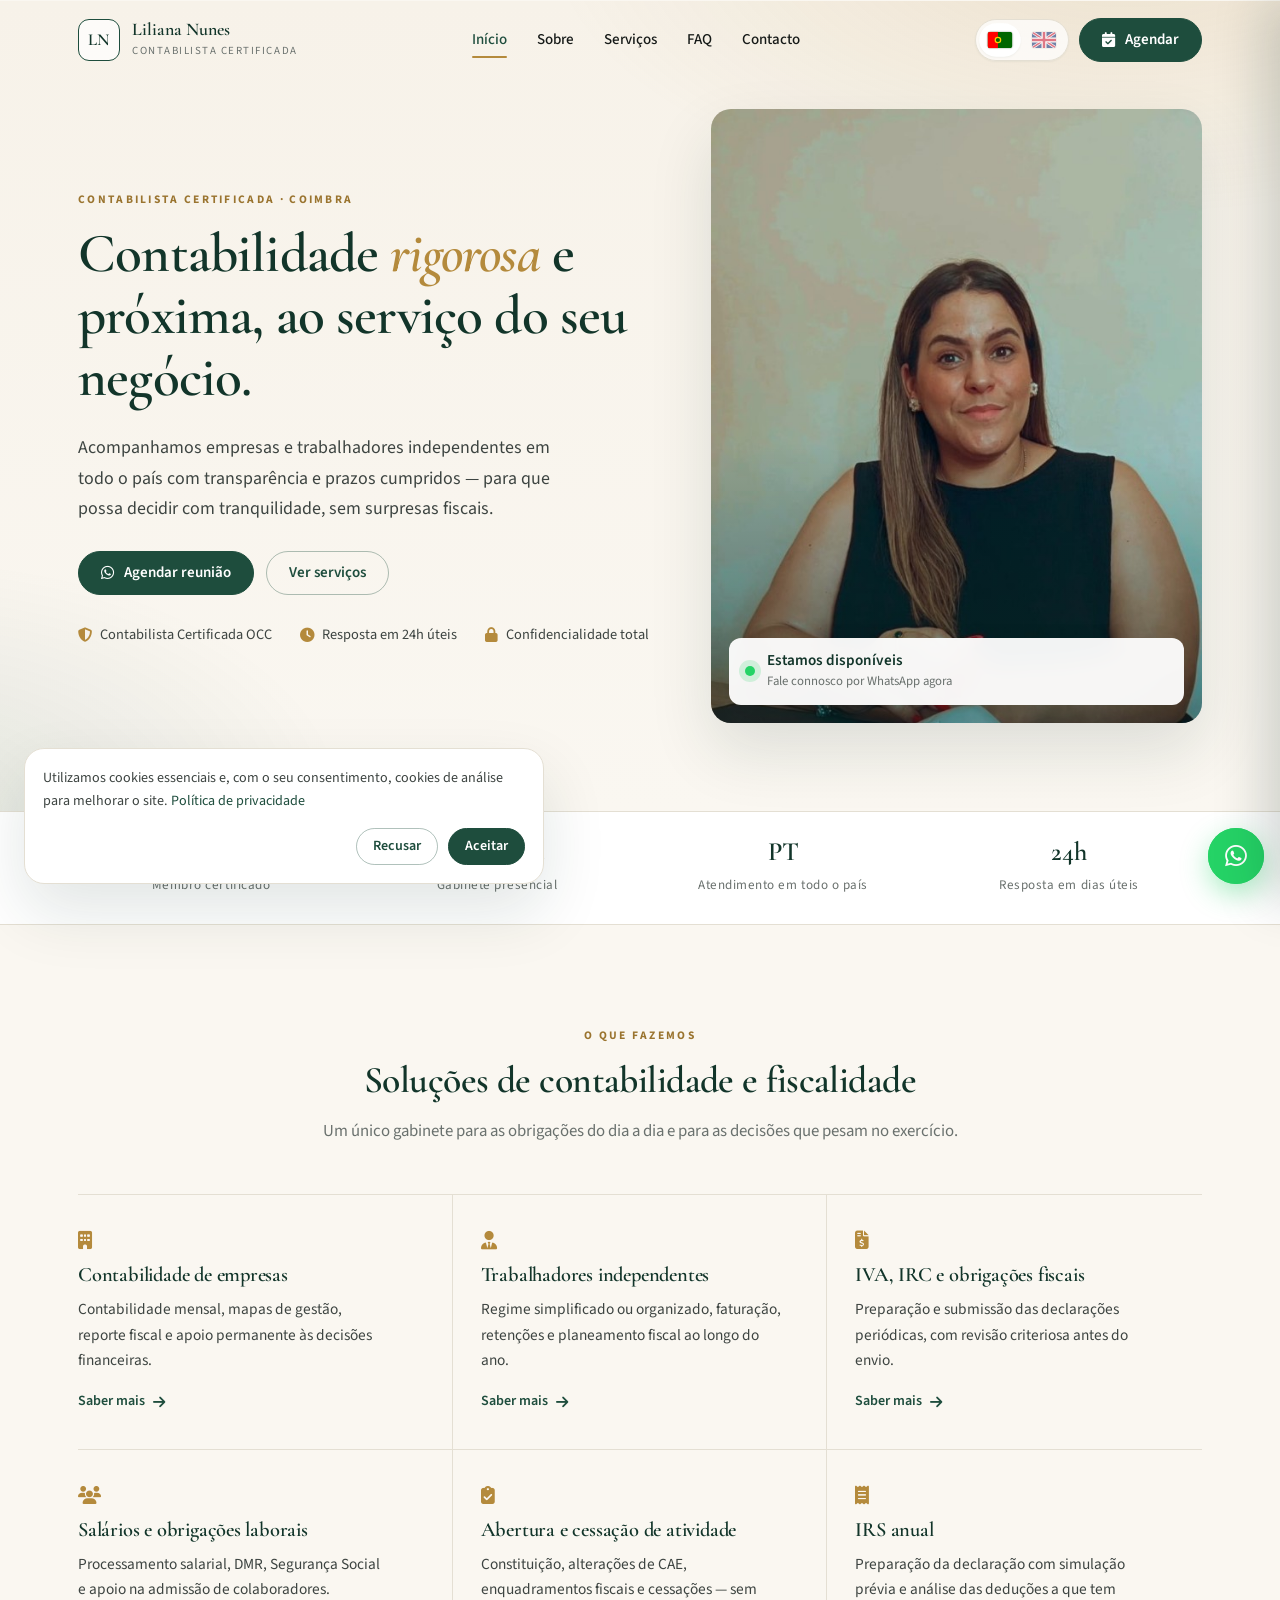
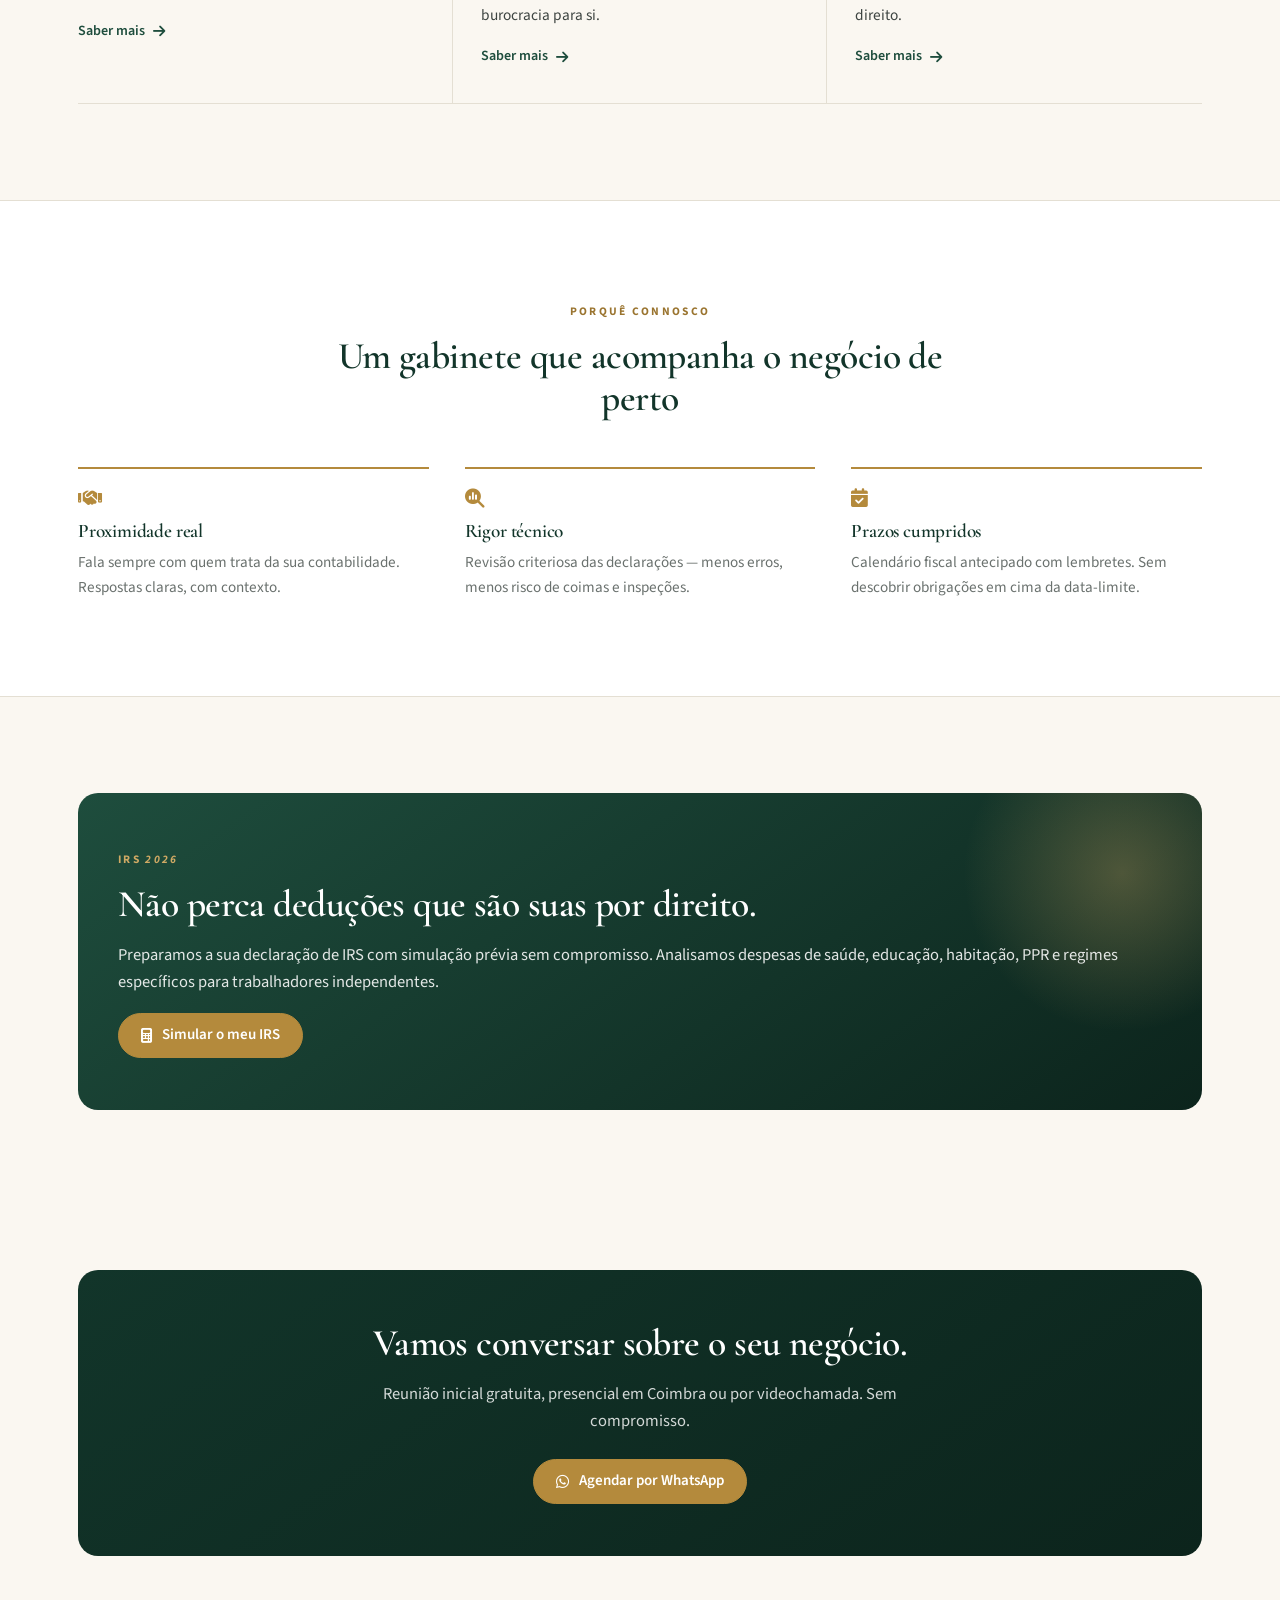
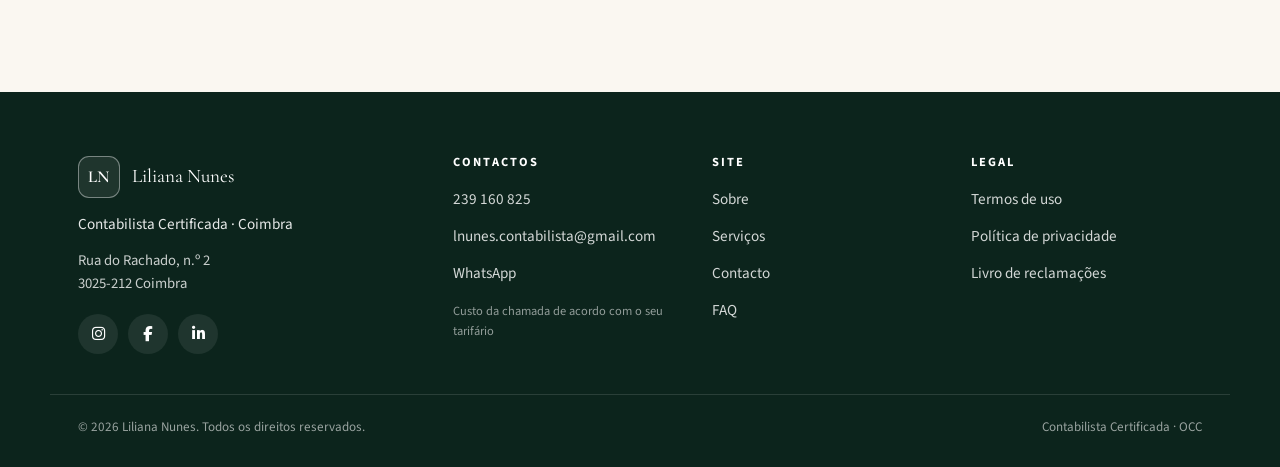
==== site/index.html @ eab2f984 "Add Liliana Nunes static marketing site ready for Vercel demo. Ship the HTML/CSS/JS site with PT/EN " ====
<!DOCTYPE html>
<html lang="pt-PT" data-lang="pt">
<head>
  <meta charset="utf-8">
  <meta name="viewport" content="width=device-width, initial-scale=1">
  <meta name="robots" content="index, follow, max-image-preview:large">
  <meta name="theme-color" content="#12352a">
  <meta name="geo.region" content="PT-06">
  <meta name="geo.placename" content="Coimbra">
  <meta property="og:locale" content="pt_PT">
  <meta property="og:site_name" content="Liliana Nunes | Contabilista Certificada">
  <title>Liliana Nunes · Contabilista Certificada em Coimbra</title>
  <meta name="description" content="Gabinete de contabilidade em Coimbra. Contabilidade mensal, IRS, IVA, IRC, salários e consultoria para empresas e trabalhadores independentes.">
  <link rel="canonical" href="https://www.lnunes-contabilista.pt/">
  <meta property="og:url" content="https://www.lnunes-contabilista.pt/">
  <meta property="og:type" content="website">
  <meta property="og:title" content="Liliana Nunes · Contabilista Certificada em Coimbra">
  <meta property="og:description" content="Contabilidade rigorosa e próxima em Coimbra. Empresas e trabalhadores independentes.">
  <meta property="og:image" content="https://www.lnunes-contabilista.pt/assets/img/liliana-nunes-retrato.png">
  <meta name="twitter:card" content="summary_large_image">
  <link rel="icon" href="favicon.svg" type="image/svg+xml">
  <link rel="preconnect" href="https://fonts.googleapis.com">
  <link rel="preconnect" href="https://fonts.gstatic.com" crossorigin>
  <link href="https://fonts.googleapis.com/css2?family=Cormorant+Garamond:ital,wght@0,500;0,600;0,700;1,600&family=Source+Sans+3:wght@400;500;600;700&display=swap" rel="stylesheet">
  <link rel="stylesheet" href="https://cdnjs.cloudflare.com/ajax/libs/font-awesome/6.5.1/css/all.min.css" media="print" onload="this.media='all'">
  <noscript><link rel="stylesheet" href="https://cdnjs.cloudflare.com/ajax/libs/font-awesome/6.5.1/css/all.min.css"></noscript>
  <link rel="preload" as="image" href="assets/img/liliana-nunes-retrato.png">
  <link rel="stylesheet" href="assets/css/styles.css">
  <script type="application/ld+json">
  {
    "@context": "https://schema.org",
    "@type": "AccountingService",
    "name": "Liliana Nunes | Contabilista Certificada",
    "url": "https://www.lnunes-contabilista.pt/",
    "image": "https://www.lnunes-contabilista.pt/assets/img/liliana-nunes-retrato.png",
    "telephone": "+351 239 160 825",
    "email": "lnunes.contabilista@gmail.com",
    "address": {
      "@type": "PostalAddress",
      "streetAddress": "Rua do Rachado, n.º 2",
      "postalCode": "3025-212",
      "addressLocality": "Coimbra",
      "addressCountry": "PT"
    },
    "areaServed": "Portugal",
    "openingHours": "Mo-Fr 09:00-18:00"
  }
  </script>
</head>
<body>
  <div data-include="partials/header.html"></div>

  <main>
    <section class="hero">
      <div class="container hero-grid">
        <div class="hero-copy">
          <span class="eyebrow" data-i18n="home.eyebrow">Contabilista Certificada · Coimbra</span>
          <h1>
            <span data-i18n="home.h1a">Contabilidade </span><span class="accent" data-i18n="home.h1b">rigorosa</span><span data-i18n="home.h1c"> e próxima, ao serviço do seu negócio.</span>
          </h1>
          <p class="lead" data-i18n="home.lead">Acompanhamos empresas e trabalhadores independentes em todo o país com transparência e prazos cumpridos — para que possa decidir com tranquilidade, sem surpresas fiscais.</p>
          <div class="hero-ctas">
            <a class="btn btn-primary" data-wa="header" href="#"><i class="fa-brands fa-whatsapp"></i> <span data-i18n="cta.scheduleMeeting">Agendar reunião</span></a>
            <a class="btn btn-outline" href="servicos.html" data-i18n="cta.seeServices">Ver serviços</a>
          </div>
          <div class="hero-meta">
            <div><i class="fa-solid fa-shield-halved"></i><span data-i18n="home.meta1">Contabilista Certificada OCC</span></div>
            <div><i class="fa-solid fa-clock"></i><span data-i18n="home.meta2">Resposta em 24h úteis</span></div>
            <div><i class="fa-solid fa-lock"></i><span data-i18n="home.meta3">Confidencialidade total</span></div>
          </div>
        </div>
        <div class="hero-image-wrap">
          <img src="assets/img/liliana-nunes-retrato.png" alt="Liliana Nunes, Contabilista Certificada em Coimbra" width="576" height="1024" fetchpriority="high" decoding="async">
          <div class="hero-badge">
            <span class="dot"></span>
            <div>
              <strong data-i18n="home.badgeTitle">Estamos disponíveis</strong>
              <small data-i18n="home.badgeSub">Fale connosco por WhatsApp agora</small>
            </div>
          </div>
        </div>
      </div>
    </section>

    <section class="trust">
      <div class="container trust-grid">
        <div class="trust-item"><strong>OCC</strong><span data-i18n="home.trust1">Membro certificado</span></div>
        <div class="trust-item"><strong>Coimbra</strong><span data-i18n="home.trust2">Gabinete presencial</span></div>
        <div class="trust-item"><strong>PT</strong><span data-i18n="home.trust3">Atendimento em todo o país</span></div>
        <div class="trust-item"><strong>24h</strong><span data-i18n="home.trust4">Resposta em dias úteis</span></div>
      </div>
    </section>

    <section class="section">
      <div class="container">
        <div class="section-head reveal">
          <span class="eyebrow" data-i18n="home.servicesEyebrow">O que fazemos</span>
          <h2 data-i18n="home.servicesTitle">Soluções de contabilidade e fiscalidade</h2>
          <p data-i18n="home.servicesLead">Um único gabinete para as obrigações do dia a dia e para as decisões que pesam no exercício.</p>
        </div>

        <div class="services-grid">
          <div class="service-card reveal">
            <div class="icon"><i class="fa-solid fa-building"></i></div>
            <h3 data-i18n="svc.empresas">Contabilidade de empresas</h3>
            <p data-i18n="svc.empresasBody">Contabilidade mensal, mapas de gestão, reporte fiscal e apoio permanente às decisões financeiras.</p>
            <a href="servicos.html#empresas"><span data-i18n="cta.learnMore">Saber mais</span> <i class="fa-solid fa-arrow-right"></i></a>
          </div>
          <div class="service-card reveal">
            <div class="icon"><i class="fa-solid fa-user-tie"></i></div>
            <h3 data-i18n="svc.independentes">Trabalhadores independentes</h3>
            <p data-i18n="svc.independentesBody">Regime simplificado ou organizado, faturação, retenções e planeamento fiscal ao longo do ano.</p>
            <a href="servicos.html#independentes"><span data-i18n="cta.learnMore">Saber mais</span> <i class="fa-solid fa-arrow-right"></i></a>
          </div>
          <div class="service-card reveal">
            <div class="icon"><i class="fa-solid fa-file-invoice-dollar"></i></div>
            <h3 data-i18n="svc.fiscal">IVA, IRC e obrigações fiscais</h3>
            <p data-i18n="svc.fiscalBody">Preparação e submissão das declarações periódicas, com revisão criteriosa antes do envio.</p>
            <a href="servicos.html#fiscal"><span data-i18n="cta.learnMore">Saber mais</span> <i class="fa-solid fa-arrow-right"></i></a>
          </div>
          <div class="service-card reveal">
            <div class="icon"><i class="fa-solid fa-users"></i></div>
            <h3 data-i18n="svc.salarios">Salários e obrigações laborais</h3>
            <p data-i18n="svc.salariosBody">Processamento salarial, DMR, Segurança Social e apoio na admissão de colaboradores.</p>
            <a href="servicos.html#salarios"><span data-i18n="cta.learnMore">Saber mais</span> <i class="fa-solid fa-arrow-right"></i></a>
          </div>
          <div class="service-card reveal">
            <div class="icon"><i class="fa-solid fa-clipboard-check"></i></div>
            <h3 data-i18n="svc.atividade">Abertura e cessação de atividade</h3>
            <p data-i18n="svc.atividadeBody">Constituição, alterações de CAE, enquadramentos fiscais e cessações — sem burocracia para si.</p>
            <a href="servicos.html#atividade"><span data-i18n="cta.learnMore">Saber mais</span> <i class="fa-solid fa-arrow-right"></i></a>
          </div>
          <div class="service-card reveal">
            <div class="icon"><i class="fa-solid fa-receipt"></i></div>
            <h3 data-i18n="svc.irs">IRS anual</h3>
            <p data-i18n="svc.irsBody">Preparação da declaração com simulação prévia e análise das deduções a que tem direito.</p>
            <a href="servicos.html#irs"><span data-i18n="cta.learnMore">Saber mais</span> <i class="fa-solid fa-arrow-right"></i></a>
          </div>
        </div>
      </div>
    </section>

    <section class="section section--muted">
      <div class="container">
        <div class="section-head reveal">
          <span class="eyebrow" data-i18n="home.whyEyebrow">Porquê connosco</span>
          <h2 data-i18n="home.whyTitle">Um gabinete que acompanha o negócio de perto</h2>
        </div>
        <div class="value-grid">
          <div class="value reveal">
            <i class="fa-solid fa-handshake"></i>
            <h3 data-i18n="home.value1Title">Proximidade real</h3>
            <p data-i18n="home.value1Body">Fala sempre com quem trata da sua contabilidade. Respostas claras, com contexto.</p>
          </div>
          <div class="value reveal">
            <i class="fa-solid fa-magnifying-glass-chart"></i>
            <h3 data-i18n="home.value2Title">Rigor técnico</h3>
            <p data-i18n="home.value2Body">Revisão criteriosa das declarações — menos erros, menos risco de coimas e inspeções.</p>
          </div>
          <div class="value reveal">
            <i class="fa-solid fa-calendar-check"></i>
            <h3 data-i18n="home.value3Title">Prazos cumpridos</h3>
            <p data-i18n="home.value3Body">Calendário fiscal antecipado com lembretes. Sem descobrir obrigações em cima da data-limite.</p>
          </div>
        </div>
      </div>
    </section>

    <section class="section">
      <div class="container">
        <div class="irs-block reveal">
          <span class="eyebrow">IRS <span class="irs-year" data-current-year></span></span>
          <h2 data-i18n="home.irsTitle">Não perca deduções que são suas por direito.</h2>
          <p data-i18n="home.irsBody">Preparamos a sua declaração de IRS com simulação prévia sem compromisso. Analisamos despesas de saúde, educação, habitação, PPR e regimes específicos para trabalhadores independentes.</p>
          <a class="btn btn-gold" data-wa="irs" href="#"><i class="fa-solid fa-calculator"></i> <span data-i18n="cta.simulateIrs">Simular o meu IRS</span></a>
        </div>
      </div>
    </section>

    <section class="section-tight">
      <div class="container">
        <div class="cta-banner reveal">
          <h2 data-i18n="home.ctaTitle">Vamos conversar sobre o seu negócio.</h2>
          <p data-i18n="home.ctaBody">Reunião inicial gratuita, presencial em Coimbra ou por videochamada. Sem compromisso.</p>
          <a class="btn btn-gold" data-wa="header" href="#"><i class="fa-brands fa-whatsapp"></i> <span data-i18n="cta.whatsapp">Agendar por WhatsApp</span></a>
        </div>
      </div>
    </section>
  </main>

  <div data-include="partials/footer.html"></div>
  <div data-include="partials/overlays.html"></div>

  <script src="assets/js/config.js"></script>
  <script type="module" src="assets/js/site.js"></script>
</body>
</html>
---- site/assets/css/styles.css ----
/* =========================================================
   Liliana Nunes | Contabilista Certificada
   Design system premium — vanilla CSS, mobile-first
   ========================================================= */

:root {
  --green-950: #0c241c;
  --green-900: #12352a;
  --green-800: #1e4d3d;
  --green-700: #2a6b53;
  --green-100: #e8f0eb;
  --gold-600: #9a742f;
  --gold-500: #b48a3c;
  --gold-400: #cfa964;
  --cream-50: #faf7f1;
  --cream-100: #f3eee4;
  --ink-900: #161a18;
  --ink-700: #3d4441;
  --ink-500: #6a716e;
  --ink-300: #b4bab7;
  --line: #e4dfd3;
  --white: #ffffff;
  --shadow-sm: 0 1px 2px rgba(18, 53, 42, 0.05);
  --shadow-md: 0 12px 32px rgba(18, 53, 42, 0.08);
  --shadow-lg: 0 28px 64px rgba(18, 53, 42, 0.12);
  --radius: 12px;
  --radius-lg: 20px;
  --container: 1180px;
  --header-h: 80px;
  --header-h-scrolled: 68px;
  --transition: 240ms cubic-bezier(0.22, 0.7, 0.25, 1);
  --font-sans: "Source Sans 3", "Source Sans Pro", -apple-system, BlinkMacSystemFont, "Segoe UI", sans-serif;
  --font-serif: "Cormorant Garamond", Georgia, "Times New Roman", serif;
}

*, *::before, *::after { box-sizing: border-box; }
html { scroll-behavior: smooth; -webkit-text-size-adjust: 100%; }
body {
  margin: 0;
  font-family: var(--font-sans);
  color: var(--ink-900);
  background: var(--cream-50);
  line-height: 1.65;
  font-size: 16.5px;
  -webkit-font-smoothing: antialiased;
  overflow-x: hidden;
}
img { max-width: 100%; display: block; height: auto; }
a { color: var(--green-800); text-decoration: none; transition: color var(--transition); }
a:hover { color: var(--gold-500); }
button { font-family: inherit; cursor: pointer; }
strong { color: var(--ink-900); font-weight: 600; }

h1, h2, h3, h4 {
  font-family: var(--font-serif);
  font-weight: 600;
  color: var(--green-900);
  line-height: 1.12;
  margin: 0 0 0.45em;
  letter-spacing: -0.015em;
}
h1 { font-size: clamp(2.15rem, 5vw, 3.45rem); }
h2 { font-size: clamp(1.65rem, 3.2vw, 2.35rem); }
h3 {
  font-size: 1.2rem;
  font-family: var(--font-serif);
  font-weight: 600;
  letter-spacing: -0.01em;
}
p { margin: 0 0 1em; color: var(--ink-700); }
p:last-child { margin-bottom: 0; }

.container {
  max-width: var(--container);
  margin: 0 auto;
  padding: 0 clamp(18px, 4vw, 28px);
}
.section { padding: clamp(56px, 8vw, 96px) 0; }
.section-tight { padding: clamp(40px, 6vw, 64px) 0; }
.section--muted {
  background: var(--white);
  border-top: 1px solid var(--line);
  border-bottom: 1px solid var(--line);
}

.eyebrow {
  display: inline-block;
  font-size: 0.72rem;
  letter-spacing: 0.2em;
  text-transform: uppercase;
  color: var(--gold-600);
  font-weight: 700;
  margin-bottom: 14px;
}
.lead { font-size: 1.12rem; color: var(--ink-700); max-width: 54ch; line-height: 1.7; }

/* -------- Buttons -------- */
.btn {
  display: inline-flex;
  align-items: center;
  justify-content: center;
  gap: 10px;
  padding: 13px 22px;
  border-radius: 999px;
  font-weight: 600;
  font-size: 0.94rem;
  border: 1.5px solid transparent;
  transition: transform var(--transition), background var(--transition), color var(--transition), box-shadow var(--transition), border-color var(--transition);
  white-space: nowrap;
  line-height: 1.1;
  text-decoration: none;
}
.btn-primary {
  background: var(--green-800);
  color: var(--white);
  border-color: var(--green-800);
}
.btn-primary:hover {
  background: var(--green-900);
  border-color: var(--green-900);
  color: var(--white);
  transform: translateY(-1px);
  box-shadow: var(--shadow-md);
}
.btn-outline {
  background: transparent;
  color: var(--green-800);
  border-color: rgba(30, 77, 61, 0.35);
}
.btn-outline:hover {
  background: var(--green-800);
  border-color: var(--green-800);
  color: var(--white);
}
.btn-gold {
  background: var(--gold-500);
  color: var(--white);
  border-color: var(--gold-500);
}
.btn-gold:hover {
  background: var(--gold-400);
  border-color: var(--gold-400);
  color: var(--white);
}
.btn-whatsapp { background: #25d366; color: var(--white); border-color: #25d366; }
.btn-whatsapp:hover { background: #1ebe5b; border-color: #1ebe5b; color: var(--white); }

/* -------- Header (adapta ao cenário) -------- */
.site-header {
  position: sticky;
  top: 0;
  z-index: 60;
  background: rgba(250, 247, 241, 0.72);
  backdrop-filter: saturate(160%) blur(14px);
  -webkit-backdrop-filter: saturate(160%) blur(14px);
  border-bottom: 1px solid transparent;
  transition: background var(--transition), border-color var(--transition), box-shadow var(--transition);
}
/* Header transparente no topo — igual em todas as páginas */
.site-header:not(.scrolled) {
  background: transparent;
  backdrop-filter: none;
  -webkit-backdrop-filter: none;
}
body.is-home .site-header:not(.scrolled) {
  background: transparent;
  backdrop-filter: none;
  -webkit-backdrop-filter: none;
}
.site-header.scrolled {
  background: rgba(255, 255, 255, 0.94);
  border-bottom-color: var(--line);
  box-shadow: 0 8px 30px rgba(18, 53, 42, 0.06);
}
.header-inner {
  height: var(--header-h);
  display: flex;
  align-items: center;
  justify-content: space-between;
  gap: 16px;
  transition: height var(--transition);
}
.site-header.scrolled .header-inner { height: var(--header-h-scrolled); }

.brand {
  display: flex;
  align-items: center;
  gap: 12px;
  color: var(--green-900);
  font-family: var(--font-serif);
  min-width: 0;
}
.brand:hover { color: var(--green-900); }
.brand-mark {
  width: 42px;
  height: 42px;
  flex-shrink: 0;
  display: inline-flex;
  align-items: center;
  justify-content: center;
  border: 1.5px solid var(--green-800);
  border-radius: 11px;
  font-family: var(--font-serif);
  font-size: 1.05rem;
  font-weight: 600;
  letter-spacing: 0.04em;
  color: var(--green-900);
  background: rgba(255, 255, 255, 0.7);
  transition: background var(--transition), border-color var(--transition), color var(--transition);
}
.brand-mark--light {
  border-color: rgba(255, 255, 255, 0.4);
  color: var(--white);
  background: rgba(255, 255, 255, 0.08);
}
.brand-name {
  font-size: 1.12rem;
  line-height: 1.1;
  font-weight: 600;
  white-space: nowrap;
}
.brand-sub {
  font-size: 0.68rem;
  letter-spacing: 0.14em;
  text-transform: uppercase;
  color: var(--ink-500);
  font-family: var(--font-sans);
  margin-top: 2px;
}
@media (max-width: 380px) {
  .brand-sub { display: none; }
}

.lang-switch {
  display: inline-flex;
  align-items: center;
  gap: 4px;
  padding: 4px;
  border-radius: 999px;
  background: rgba(255, 255, 255, 0.72);
  border: 1px solid var(--line);
  box-shadow: var(--shadow-sm);
}
.lang-flag {
  display: inline-flex;
  align-items: center;
  justify-content: center;
  gap: 8px;
  width: 40px;
  height: 32px;
  padding: 0;
  border: 0;
  border-radius: 999px;
  background: transparent;
  cursor: pointer;
  opacity: 0.55;
  transition: opacity var(--transition), background var(--transition), transform var(--transition);
}
.lang-flag svg {
  display: block;
  border-radius: 3px;
  box-shadow: 0 0 0 1px rgba(0, 0, 0, 0.08);
}
.lang-flag:hover { opacity: 0.9; }
.lang-flag.is-active {
  opacity: 1;
  background: var(--white);
  box-shadow: var(--shadow-sm);
  transform: scale(1.04);
}
.lang-switch--mobile {
  margin-top: 22px;
  align-self: stretch;
  justify-content: center;
  padding: 8px;
  gap: 8px;
}
.lang-switch--mobile .lang-flag {
  width: auto;
  min-width: 88px;
  height: 42px;
  padding: 0 14px;
  font-size: 0.82rem;
  font-weight: 700;
  letter-spacing: 0.06em;
  color: var(--green-900);
  opacity: 0.7;
}
.lang-switch--mobile .lang-flag.is-active {
  opacity: 1;
  background: var(--green-100);
}

.header-actions {
  display: none;
  align-items: center;
  gap: 10px;
  flex-shrink: 0;
}

.nav { display: none; }
.nav ul {
  list-style: none;
  padding: 0;
  margin: 0;
  display: flex;
  gap: clamp(18px, 2.4vw, 30px);
}
.nav a {
  color: var(--ink-900);
  font-weight: 500;
  font-size: 0.94rem;
  position: relative;
  padding: 6px 0;
}
.nav a:hover,
.nav a.active { color: var(--green-800); }
.nav a.active::after {
  content: "";
  position: absolute;
  left: 0;
  right: 0;
  bottom: -2px;
  height: 2px;
  background: var(--gold-500);
  border-radius: 2px;
}

.burger {
  width: 44px;
  height: 44px;
  border: 1px solid transparent;
  border-radius: 12px;
  background: rgba(255, 255, 255, 0.55);
  color: var(--green-900);
  display: inline-flex;
  align-items: center;
  justify-content: center;
  font-size: 1.2rem;
  flex-shrink: 0;
}
.burger:hover { border-color: var(--line); }

.header-mobile-tools {
  display: inline-flex;
  align-items: center;
  gap: 8px;
  flex-shrink: 0;
}
@media (min-width: 960px) {
  .nav { display: block; }
  .header-actions { display: inline-flex; }
  .header-mobile-tools { display: none; }
}

/* Mobile nav */
.nav-backdrop {
  position: fixed;
  inset: 0;
  z-index: 75;
  background: rgba(12, 36, 28, 0.45);
  opacity: 0;
  visibility: hidden;
  pointer-events: none;
  transition: opacity var(--transition), visibility var(--transition);
  border: 0;
  padding: 0;
  margin: 0;
  width: 100%;
  cursor: pointer;
}
.nav-backdrop.open {
  opacity: 1;
  visibility: visible;
  pointer-events: auto;
}
.mobile-nav {
  position: fixed;
  top: 0;
  right: 0;
  bottom: 0;
  z-index: 80;
  width: min(100%, 360px);
  background: var(--cream-50);
  padding: 20px 22px calc(28px + env(safe-area-inset-bottom));
  transform: translateX(100%);
  transition: transform var(--transition);
  display: flex;
  flex-direction: column;
  box-shadow: -16px 0 48px rgba(12, 36, 28, 0.18);
  overflow-y: auto;
}
.mobile-nav.open { transform: translateX(0); }
.mobile-nav-head {
  display: flex;
  justify-content: space-between;
  align-items: center;
  margin-bottom: 28px;
  gap: 12px;
}
.mobile-nav ul {
  list-style: none;
  padding: 0;
  margin: 0;
  display: flex;
  flex-direction: column;
}
.mobile-nav a {
  display: block;
  padding: 15px 4px;
  font-size: 1.35rem;
  font-family: var(--font-serif);
  color: var(--green-900);
  border-bottom: 1px solid var(--line);
}
.mobile-nav a.active { color: var(--gold-600); }
.mobile-nav .btn {
  margin-top: 28px;
  width: 100%;
}

/* -------- Hero -------- */
.hero {
  position: relative;
  padding: 28px 0 56px;
  margin-top: calc(var(--header-h) * -1);
  padding-top: calc(var(--header-h) + 28px);
  background:
    radial-gradient(1000px 480px at 88% -8%, rgba(180, 138, 60, 0.16), transparent 58%),
    radial-gradient(820px 460px at -8% 100%, rgba(30, 77, 61, 0.11), transparent 55%),
    linear-gradient(180deg, #f7f2e9 0%, var(--cream-50) 100%);
  overflow: hidden;
}
body.is-home .hero { margin-top: calc(var(--header-h) * -1); padding-top: calc(var(--header-h) + 28px); }

.hero-grid {
  display: grid;
  grid-template-columns: 1fr;
  gap: 36px;
  align-items: center;
}
.hero-copy h1 .accent {
  color: var(--gold-500);
  font-style: italic;
  font-weight: 600;
}
.hero-copy .lead { margin-bottom: 26px; }
.hero-ctas { display: flex; flex-wrap: wrap; gap: 12px; }
.hero-meta {
  margin-top: 28px;
  display: flex;
  flex-wrap: wrap;
  gap: 14px 28px;
  color: var(--ink-700);
  font-size: 0.9rem;
}
.hero-meta div {
  display: inline-flex;
  align-items: center;
  gap: 8px;
}
.hero-meta i { color: var(--gold-500); }

.hero-image-wrap {
  position: relative;
  border-radius: var(--radius-lg);
  overflow: hidden;
  aspect-ratio: 4 / 5;
  max-height: 620px;
  box-shadow: var(--shadow-lg);
  background: var(--cream-100);
}
.hero-image-wrap::before {
  content: "";
  position: absolute;
  inset: 0;
  background: linear-gradient(180deg, transparent 55%, rgba(12, 36, 28, 0.42));
  z-index: 1;
  pointer-events: none;
}
.hero-image-wrap img {
  width: 100%;
  height: 100%;
  object-fit: cover;
  object-position: center top;
}

.hero-badge {
  position: absolute;
  bottom: 18px;
  left: 18px;
  right: 18px;
  z-index: 2;
  background: rgba(255, 255, 255, 0.95);
  backdrop-filter: blur(10px);
  border-radius: var(--radius);
  padding: 13px 16px;
  display: flex;
  align-items: center;
  gap: 12px;
  box-shadow: var(--shadow-md);
}
.hero-badge .dot {
  width: 10px;
  height: 10px;
  border-radius: 50%;
  background: #25d366;
  box-shadow: 0 0 0 6px rgba(37, 211, 102, 0.18);
  flex-shrink: 0;
}
.hero-badge strong {
  display: block;
  color: var(--green-900);
  font-size: 0.95rem;
  line-height: 1.2;
}
.hero-badge small {
  color: var(--ink-500);
  display: block;
  font-size: 0.8rem;
  margin-top: 2px;
}

@media (min-width: 960px) {
  .hero { padding: 40px 0 88px; }
  .hero { padding-top: calc(var(--header-h) + 48px); }
  .hero-grid {
    grid-template-columns: 1.08fr 0.92fr;
    gap: 56px;
  }
}

@media (min-width: 1400px) {
  .container { padding: 0 32px; }
  .hero-grid { gap: 72px; }
  .hero-image-wrap { max-height: 680px; }
}

/* -------- Trust bar -------- */
.trust {
  background: var(--white);
  border-top: 1px solid var(--line);
  border-bottom: 1px solid var(--line);
  padding: 26px 0;
}
.trust-grid {
  display: grid;
  grid-template-columns: repeat(2, 1fr);
  gap: 22px 20px;
  text-align: center;
}
.trust-item strong {
  display: block;
  font-family: var(--font-serif);
  color: var(--green-900);
  font-size: 1.65rem;
  line-height: 1.1;
  margin-bottom: 4px;
}
.trust-item span {
  color: var(--ink-500);
  font-size: 0.82rem;
  letter-spacing: 0.04em;
}
@media (min-width: 768px) {
  .trust-grid { grid-template-columns: repeat(4, 1fr); }
}

/* -------- Sections -------- */
.section-head {
  text-align: center;
  max-width: 680px;
  margin: 0 auto 48px;
}
.section-head p {
  color: var(--ink-500);
  font-size: 1.05rem;
}

/* -------- Service items (editorial, não “card feio”) -------- */
.services-grid {
  display: grid;
  grid-template-columns: 1fr;
  gap: 0;
  border-top: 1px solid var(--line);
}
@media (min-width: 720px) {
  .services-grid {
    grid-template-columns: repeat(2, 1fr);
    column-gap: 0;
  }
}
@media (min-width: 1100px) {
  .services-grid { grid-template-columns: repeat(3, 1fr); }
}

.service-card {
  background: transparent;
  border: 0;
  border-bottom: 1px solid var(--line);
  border-radius: 0;
  padding: 28px 8px 28px 0;
  height: auto;
  transition: background var(--transition);
  position: relative;
}
@media (min-width: 720px) {
  .service-card {
    padding: 32px 28px 32px 0;
    border-right: 1px solid var(--line);
  }
  .service-card:nth-child(2n) { padding-right: 0; padding-left: 28px; border-right: 0; }
}
@media (min-width: 1100px) {
  .service-card {
    padding: 34px 28px;
    border-right: 1px solid var(--line);
  }
  .service-card:nth-child(2n) { padding-left: 28px; border-right: 1px solid var(--line); }
  .service-card:nth-child(3n) { border-right: 0; padding-right: 0; }
  .service-card:nth-child(3n + 1) { padding-left: 0; }
}

.service-card:hover { background: transparent; transform: none; box-shadow: none; }
.service-card .icon {
  width: auto;
  height: auto;
  border-radius: 0;
  background: none;
  color: var(--gold-500);
  display: inline-flex;
  font-size: 1.15rem;
  margin-bottom: 14px;
}
.service-card h3 {
  color: var(--green-900);
  margin-bottom: 10px;
  font-size: 1.28rem;
}
.service-card p {
  font-size: 0.96rem;
  margin-bottom: 14px;
  max-width: 38ch;
}
.service-card a {
  font-weight: 600;
  font-size: 0.88rem;
  display: inline-flex;
  align-items: center;
  gap: 8px;
  color: var(--green-800);
}
.service-card a:hover { color: var(--gold-500); gap: 12px; }

/* Lista longa na página serviços */
.service-list {
  display: flex;
  flex-direction: column;
  gap: 0;
  border-top: 1px solid var(--line);
}
.service-row {
  display: grid;
  grid-template-columns: 1fr;
  gap: 12px;
  padding: 28px 0;
  border-bottom: 1px solid var(--line);
  scroll-margin-top: calc(var(--header-h-scrolled) + 20px);
}
@media (min-width: 720px) {
  .service-row {
    grid-template-columns: 56px 1fr;
    gap: 20px;
    padding: 32px 0;
    align-items: start;
  }
}
.service-row .icon {
  color: var(--gold-500);
  font-size: 1.25rem;
  padding-top: 4px;
}
.service-row h3 {
  margin-bottom: 8px;
  font-size: 1.35rem;
}
.service-row p {
  margin: 0;
  max-width: 62ch;
  font-size: 1rem;
}

/* -------- Process steps -------- */
.steps {
  display: grid;
  grid-template-columns: 1fr;
  gap: 18px;
  counter-reset: step;
}
@media (min-width: 768px) {
  .steps { grid-template-columns: repeat(4, 1fr); gap: 20px; }
}
.step {
  background: transparent;
  border: 0;
  border-top: 2px solid var(--gold-500);
  border-radius: 0;
  padding: 20px 4px 8px;
}
.step::before {
  counter-increment: step;
  content: "0" counter(step);
  font-family: var(--font-serif);
  font-size: 1.85rem;
  color: var(--gold-500);
  display: block;
  margin-bottom: 10px;
  line-height: 1;
}
.step h3 { margin-bottom: 8px; font-size: 1.15rem; }
.step p { font-size: 0.92rem; margin: 0; color: var(--ink-500); }

.block-intro { margin-top: 64px; margin-bottom: 8px; }
.block-intro p { color: var(--ink-500); max-width: 48ch; }

/* -------- Sidebar + form -------- */
.with-sidebar {
  display: grid;
  grid-template-columns: 1fr;
  gap: 40px;
}
@media (min-width: 1024px) {
  .with-sidebar {
    grid-template-columns: minmax(0, 1fr) min(360px, 34%);
    gap: 56px;
    align-items: start;
  }
  .sidebar-sticky { position: sticky; top: calc(var(--header-h-scrolled) + 20px); }
}

.form-card {
  background: var(--white);
  border: 1px solid var(--line);
  border-radius: var(--radius-lg);
  padding: 26px 24px;
  box-shadow: var(--shadow-md);
}
.form-card h3 {
  font-family: var(--font-serif);
  font-size: 1.45rem;
  margin-bottom: 4px;
  color: var(--green-900);
}
.form-card .sub {
  color: var(--ink-500);
  font-size: 0.9rem;
  margin-bottom: 18px;
}
.field { margin-bottom: 14px; }
.field label {
  display: block;
  font-size: 0.8rem;
  font-weight: 600;
  color: var(--ink-700);
  margin-bottom: 6px;
}
.field input,
.field select,
.field textarea {
  width: 100%;
  padding: 12px 14px;
  border: 1px solid var(--line);
  border-radius: 10px;
  font: inherit;
  background: var(--cream-50);
  color: var(--ink-900);
  transition: border-color var(--transition), background var(--transition), box-shadow var(--transition);
}
.field input:focus,
.field select:focus,
.field textarea:focus {
  outline: none;
  border-color: var(--green-800);
  background: var(--white);
  box-shadow: 0 0 0 3px rgba(30, 77, 61, 0.1);
}
.field textarea { min-height: 92px; resize: vertical; }
.check {
  display: flex;
  gap: 10px;
  align-items: flex-start;
  font-size: 0.82rem;
  color: var(--ink-500);
  margin-bottom: 16px;
}
.check input { margin-top: 3px; flex-shrink: 0; }
.form-card .btn { width: 100%; }
.form-status {
  margin-top: 14px;
  font-size: 0.88rem;
  padding: 12px 14px;
  border-radius: 10px;
  display: none;
}
.form-status.success {
  display: block;
  background: #eaf7ef;
  color: #1b6a3a;
  border: 1px solid #c9e9d5;
}
.form-status.error {
  display: block;
  background: #fdecec;
  color: #a12626;
  border: 1px solid #f4c9c9;
}

/* -------- IRS / CTA -------- */
.irs-block {
  background: linear-gradient(145deg, var(--green-800), var(--green-950));
  color: var(--white);
  border-radius: var(--radius-lg);
  padding: clamp(32px, 5vw, 52px) clamp(24px, 4vw, 40px);
  position: relative;
  overflow: hidden;
}
.irs-block::before {
  content: "";
  position: absolute;
  right: -80px;
  top: -80px;
  width: 320px;
  height: 320px;
  background: radial-gradient(circle, rgba(207, 169, 100, 0.32), transparent 70%);
}
.irs-block h2,
.irs-block .eyebrow,
.irs-block p,
.irs-block .btn { position: relative; }
.irs-block h2 { color: var(--white); }
.irs-block p { color: rgba(255, 255, 255, 0.88); }
.irs-year { color: var(--gold-400); font-style: italic; }
.irs-block .eyebrow { color: var(--gold-400); }

.value-grid {
  display: grid;
  grid-template-columns: 1fr;
  gap: 28px;
}
@media (min-width: 768px) {
  .value-grid { grid-template-columns: repeat(3, 1fr); gap: 36px; }
}
.value {
  padding: 0;
  background: transparent;
  border: 0;
  border-top: 2px solid var(--gold-500);
  border-radius: 0;
  padding-top: 20px;
}
.value i {
  color: var(--gold-500);
  font-size: 1.2rem;
  margin-bottom: 12px;
  display: block;
}
.value h3 { color: var(--green-900); margin-bottom: 8px; }
.value p { font-size: 0.95rem; margin: 0; color: var(--ink-500); }

/* -------- FAQ -------- */
.faq-list { max-width: 780px; margin: 0 auto; }
.faq-item {
  border: 0;
  border-bottom: 1px solid var(--line);
  border-radius: 0;
  background: transparent;
  margin-bottom: 0;
  overflow: hidden;
}
.faq-item summary {
  list-style: none;
  padding: 22px 4px;
  font-weight: 600;
  color: var(--green-900);
  cursor: pointer;
  display: flex;
  justify-content: space-between;
  align-items: center;
  gap: 16px;
  font-family: var(--font-serif);
  font-size: 1.2rem;
}
.faq-item summary::-webkit-details-marker { display: none; }
.faq-item summary::after {
  content: "+";
  font-family: var(--font-sans);
  font-size: 1.4rem;
  color: var(--gold-500);
  flex-shrink: 0;
  line-height: 1;
}
.faq-item[open] summary::after { content: "−"; }
.faq-item .answer { padding: 0 4px 22px; color: var(--ink-700); }
.faq-item .answer p:last-child { margin-bottom: 0; }

/* -------- Contact -------- */
.contact-item {
  display: flex;
  gap: 16px;
  margin-bottom: 22px;
  align-items: flex-start;
}
.contact-item i {
  width: 44px;
  height: 44px;
  border-radius: 12px;
  background: var(--green-100);
  color: var(--green-800);
  display: inline-flex;
  align-items: center;
  justify-content: center;
  flex-shrink: 0;
  font-size: 1.05rem;
}
.contact-item h4 {
  margin: 0 0 4px;
  font-family: var(--font-sans);
  font-size: 0.74rem;
  letter-spacing: 0.14em;
  text-transform: uppercase;
  color: var(--ink-500);
  font-weight: 700;
}
.contact-item a,
.contact-item p {
  color: var(--ink-900);
  font-weight: 500;
  margin: 0;
}
.map-wrap {
  border-radius: var(--radius-lg);
  overflow: hidden;
  border: 1px solid var(--line);
  margin-top: 8px;
}
.map-wrap iframe {
  display: block;
  width: 100%;
  height: min(420px, 55vw);
  min-height: 280px;
  border: 0;
}

/* -------- Page hero / about -------- */
.page-hero {
  background:
    radial-gradient(700px 280px at 100% 0%, rgba(180, 138, 60, 0.1), transparent 60%),
    linear-gradient(180deg, #f7f2e9, var(--cream-50));
  margin-top: calc(var(--header-h) * -1);
  padding: calc(var(--header-h) + 40px) 0 40px;
  border-bottom: 1px solid var(--line);
}
.page-hero h1 { margin-bottom: 12px; max-width: 18ch; }
.page-hero > .container > p {
  color: var(--ink-500);
  max-width: 58ch;
  font-size: 1.05rem;
}
.crumbs {
  color: var(--ink-500);
  font-size: 0.84rem;
  margin-bottom: 16px;
}
.crumbs a { color: var(--ink-500); }
.crumbs a:hover { color: var(--green-800); }

.about-layout {
  display: grid;
  grid-template-columns: 1fr;
  gap: 28px;
  margin-bottom: 40px;
}
@media (min-width: 800px) {
  .about-layout {
    grid-template-columns: minmax(220px, 320px) 1fr;
    gap: 40px;
    align-items: start;
  }
}
.about-portrait {
  border-radius: var(--radius-lg);
  overflow: hidden;
  margin: 0;
  max-width: none;
  box-shadow: var(--shadow-md);
  background: var(--cream-100);
}
.about-portrait img {
  width: 100%;
  aspect-ratio: 4 / 5;
  object-fit: cover;
  object-position: center top;
}

.values-list {
  list-style: none;
  padding: 0;
  margin: 0;
  display: flex;
  flex-direction: column;
  gap: 0;
  border-top: 1px solid var(--line);
}
.values-list li {
  padding: 18px 0;
  border-bottom: 1px solid var(--line);
  color: var(--ink-700);
  font-size: 0.98rem;
}
.values-list strong {
  display: block;
  color: var(--green-900);
  font-family: var(--font-serif);
  font-size: 1.15rem;
  margin-bottom: 4px;
  font-weight: 600;
}

.legal { max-width: 820px; margin: 0 auto; }
.legal h2 { margin-top: 40px; font-size: 1.45rem; }
.legal p, .legal li { color: var(--ink-700); }
.legal ul { padding-left: 20px; }

.cta-banner {
  background: linear-gradient(145deg, var(--green-900), var(--green-950));
  color: var(--white);
  border-radius: var(--radius-lg);
  padding: clamp(36px, 5vw, 52px) clamp(24px, 4vw, 40px);
  text-align: center;
}
.cta-banner h2 { color: var(--white); }
.cta-banner p {
  color: rgba(255, 255, 255, 0.82);
  max-width: 520px;
  margin: 0 auto 24px;
}

/* -------- Footer (texto legível) -------- */
.site-footer {
  background: var(--green-950);
  color: rgba(255, 255, 255, 0.88);
  padding: 64px 0 28px;
  margin-top: 72px;
}
.site-footer p {
  color: rgba(255, 255, 255, 0.82);
  margin: 0;
}
.site-footer .footer-lead {
  margin: 0 0 0.85rem;
  font-size: 0.95rem;
  color: rgba(255, 255, 255, 0.9);
}
.site-footer .footer-address {
  font-size: 0.92rem;
  line-height: 1.55;
  color: rgba(255, 255, 255, 0.78);
}
.site-footer .footer-note {
  margin-top: 0.85rem;
  font-size: 0.78rem;
  color: rgba(255, 255, 255, 0.55);
}
.footer-grid {
  display: grid;
  grid-template-columns: 1fr;
  gap: 36px;
  margin-bottom: 40px;
}
@media (min-width: 768px) {
  .footer-grid { grid-template-columns: 1.5fr 1fr 1fr 1fr; gap: 28px; }
}
.site-footer h4 {
  color: #fff;
  font-family: var(--font-sans);
  font-size: 0.78rem;
  letter-spacing: 0.16em;
  text-transform: uppercase;
  margin: 0 0 16px;
  font-weight: 700;
}
.site-footer ul { list-style: none; padding: 0; margin: 0; }
.site-footer li { margin-bottom: 10px; }
.site-footer a {
  color: rgba(255, 255, 255, 0.82);
  font-size: 0.95rem;
}
.site-footer a:hover { color: var(--gold-400); }
.footer-brand {
  display: flex;
  align-items: center;
  gap: 12px;
  color: #fff;
  font-family: var(--font-serif);
  font-size: 1.2rem;
  margin-bottom: 14px;
}
.socials { display: flex; gap: 10px; margin-top: 18px; }
.socials a {
  width: 40px;
  height: 40px;
  border-radius: 50%;
  background: rgba(255, 255, 255, 0.08);
  display: inline-flex;
  align-items: center;
  justify-content: center;
  color: #fff;
}
.socials a:hover {
  background: var(--gold-500);
  color: #fff;
}
.footer-bottom {
  border-top: 1px solid rgba(255, 255, 255, 0.12);
  padding-top: 22px;
  display: flex;
  flex-wrap: wrap;
  justify-content: space-between;
  gap: 12px;
  font-size: 0.82rem;
  color: rgba(255, 255, 255, 0.58);
}

/* -------- Float / modal / cookies -------- */
.wa-float {
  position: fixed;
  right: max(16px, env(safe-area-inset-right));
  bottom: max(16px, env(safe-area-inset-bottom));
  z-index: 50;
  width: 56px;
  height: 56px;
  border-radius: 50%;
  background: #25d366;
  color: var(--white);
  display: inline-flex;
  align-items: center;
  justify-content: center;
  font-size: 1.55rem;
  box-shadow: 0 10px 28px rgba(37, 211, 102, 0.38);
  transition: transform var(--transition);
}
.wa-float:hover { transform: scale(1.06); color: var(--white); }
.wa-float::after {
  content: "";
  position: absolute;
  inset: 0;
  border-radius: 50%;
  border: 2px solid #25d366;
  animation: pulse 2.4s infinite;
}
@keyframes pulse {
  0% { transform: scale(1); opacity: 0.75; }
  100% { transform: scale(1.55); opacity: 0; }
}

.modal-backdrop {
  position: fixed;
  inset: 0;
  z-index: 90;
  background: rgba(12, 36, 28, 0.55);
  backdrop-filter: blur(4px);
  display: none;
  align-items: center;
  justify-content: center;
  padding: 20px;
}
.modal-backdrop.open { display: flex; }
.modal {
  background: var(--white);
  border-radius: var(--radius-lg);
  max-width: 440px;
  width: 100%;
  padding: 36px 28px;
  text-align: center;
  position: relative;
  box-shadow: var(--shadow-lg);
  animation: pop 0.28s ease;
}
@keyframes pop {
  from { transform: scale(0.95); opacity: 0; }
  to { transform: scale(1); opacity: 1; }
}
.modal h3 {
  font-family: var(--font-serif);
  font-size: 1.55rem;
  color: var(--green-900);
}
.modal p { color: var(--ink-500); margin-bottom: 22px; }
.modal .btn { width: 100%; margin-bottom: 10px; }
.modal .close {
  position: absolute;
  top: 12px;
  right: 12px;
  width: 36px;
  height: 36px;
  border: 0;
  border-radius: 50%;
  background: var(--cream-100);
  color: var(--ink-700);
  font-size: 1.05rem;
}

.reveal { opacity: 1; transform: none; }
html.has-js .reveal {
  opacity: 0;
  transform: translateY(16px);
  transition: opacity 0.65s ease, transform 0.65s ease;
}
html.has-js .reveal.visible { opacity: 1; transform: none; }
@media (prefers-reduced-motion: reduce) {
  html.has-js .reveal { opacity: 1; transform: none; transition: none; }
  html { scroll-behavior: auto; }
  .wa-float::after { animation: none; }
}

.cookie-banner {
  position: fixed;
  left: 16px;
  right: 16px;
  bottom: max(16px, env(safe-area-inset-bottom));
  z-index: 70;
  max-width: 520px;
  margin: 0 auto;
}
.cookie-banner__inner {
  background: var(--white);
  border: 1px solid var(--line);
  border-radius: var(--radius-lg);
  box-shadow: var(--shadow-lg);
  padding: 18px 18px;
  display: flex;
  flex-direction: column;
  gap: 14px;
}
.cookie-banner__inner p {
  margin: 0;
  font-size: 0.88rem;
  color: var(--ink-700);
}
.cookie-banner__actions {
  display: flex;
  gap: 10px;
  justify-content: flex-end;
  flex-wrap: wrap;
}
.cookie-banner__actions .btn { padding: 10px 16px; font-size: 0.88rem; }
@media (min-width: 640px) {
  .cookie-banner { left: 24px; right: auto; margin: 0; }
}

.hidden { display: none !important; }
html[data-lang="en"] [data-lang="pt"] { display: none !important; }
html[data-lang="pt"] [data-lang="en"] { display: none !important; }
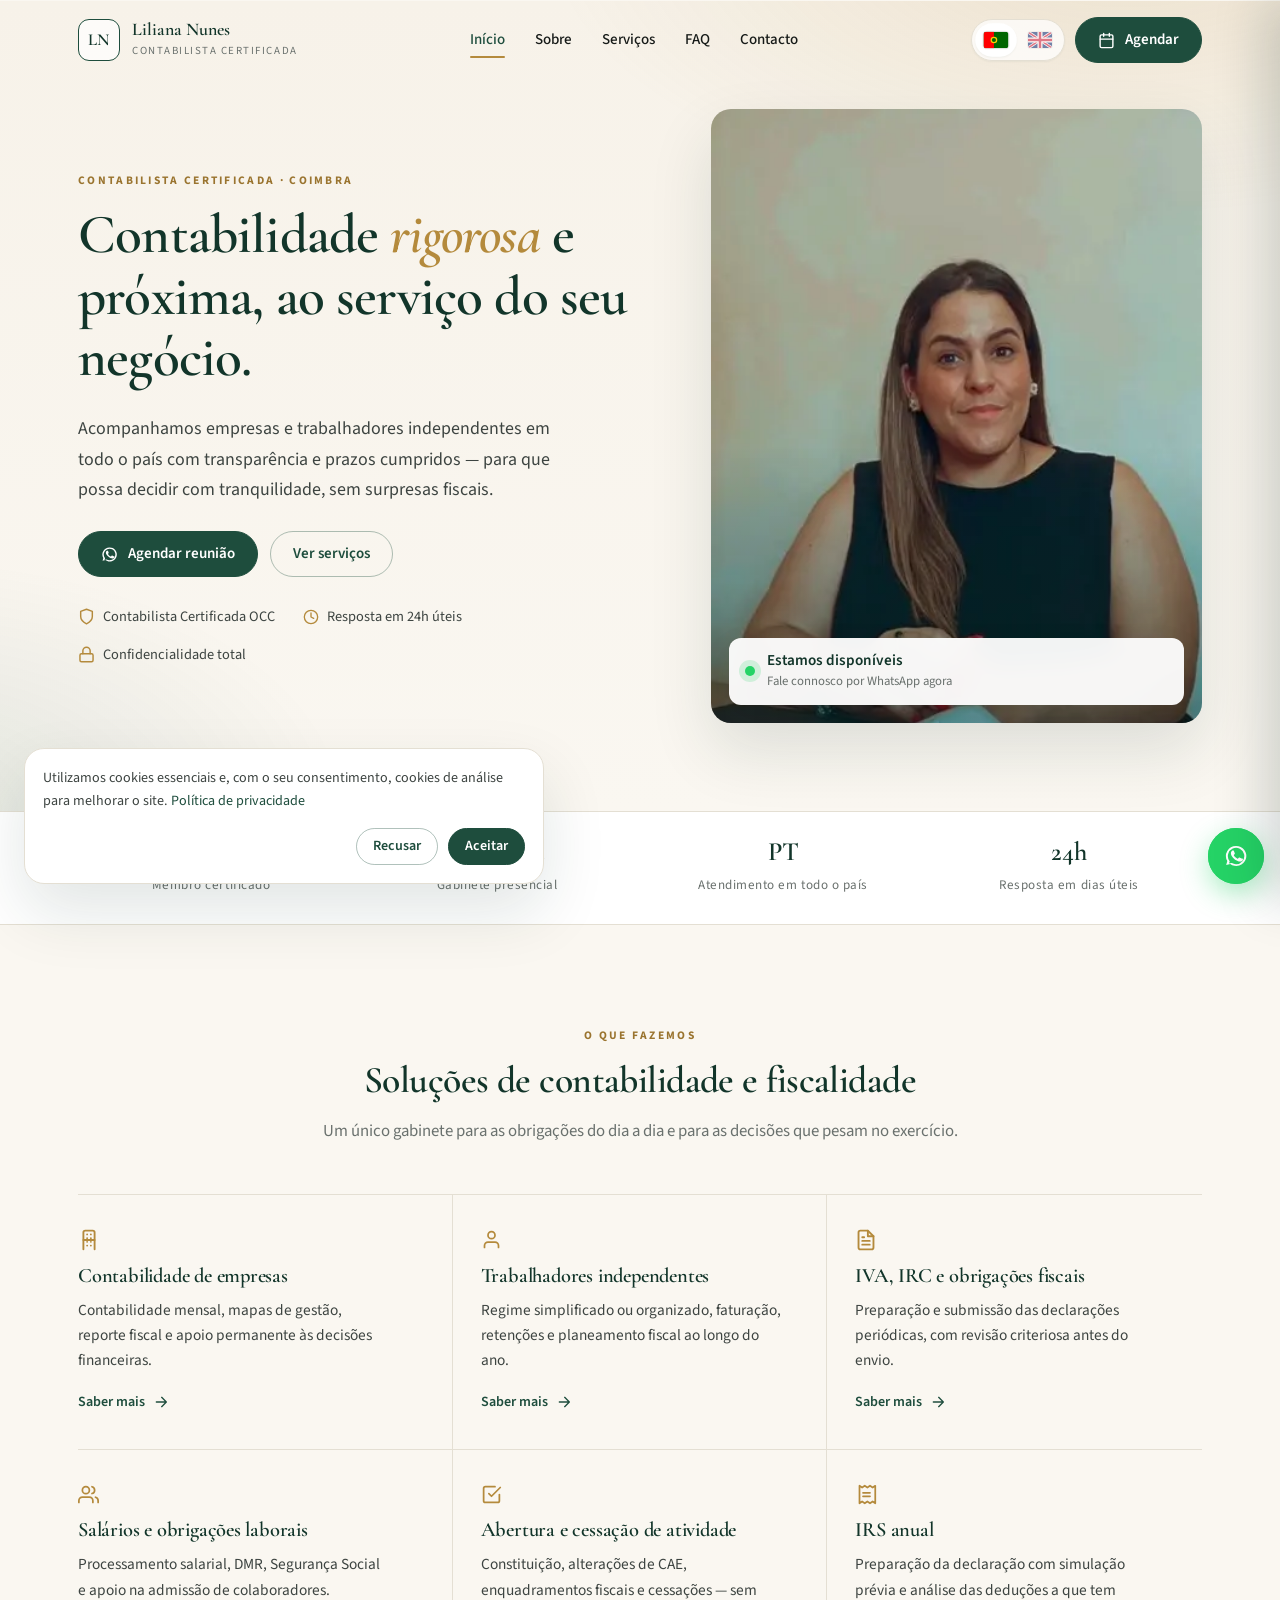
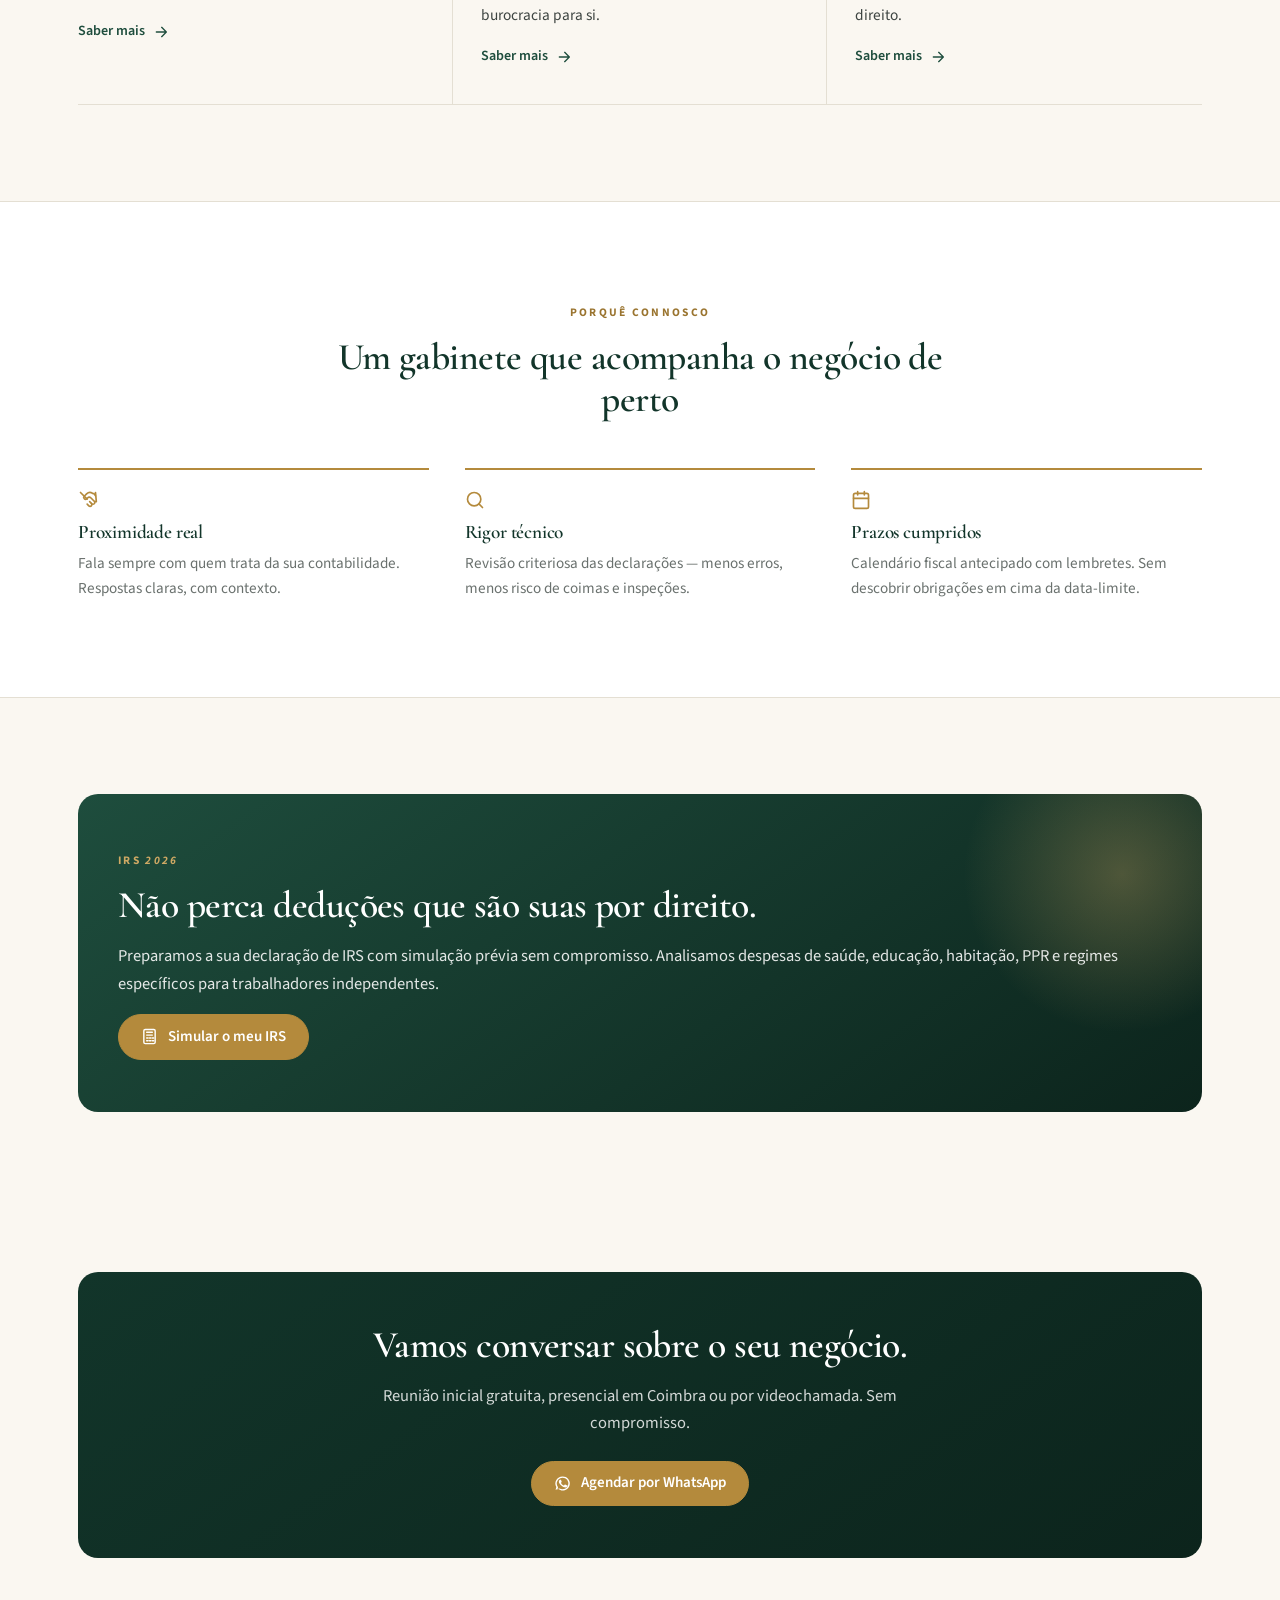
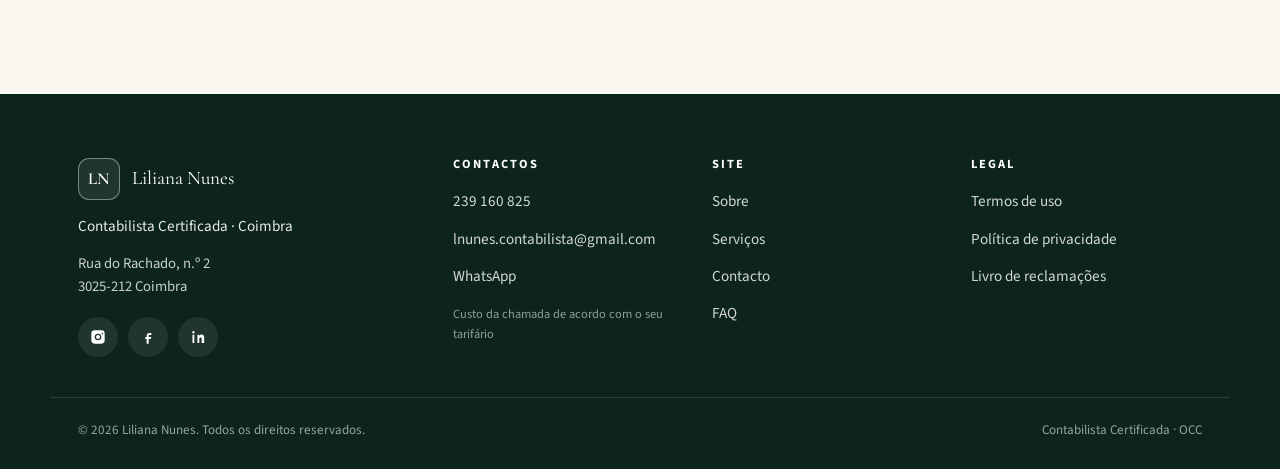
==== commit f8ff5542: "Improve mobile PageSpeed by cutting heavy third-party assets. Replace Font Awesome with a tiny local" ====
--- a/site/index.html
+++ b/site/index.html
@@ -16,15 +16,15 @@
   <meta property="og:type" content="website">
   <meta property="og:title" content="Liliana Nunes · Contabilista Certificada em Coimbra">
   <meta property="og:description" content="Contabilidade rigorosa e próxima em Coimbra. Empresas e trabalhadores independentes.">
-  <meta property="og:image" content="https://www.lnunes-contabilista.pt/assets/img/liliana-nunes-retrato.png">
+  <meta property="og:image" content="https://www.lnunes-contabilista.pt/assets/img/liliana-nunes-retrato.jpg">
   <meta name="twitter:card" content="summary_large_image">
   <link rel="icon" href="favicon.svg" type="image/svg+xml">
   <link rel="preconnect" href="https://fonts.googleapis.com">
   <link rel="preconnect" href="https://fonts.gstatic.com" crossorigin>
-  <link href="https://fonts.googleapis.com/css2?family=Cormorant+Garamond:ital,wght@0,500;0,600;0,700;1,600&family=Source+Sans+3:wght@400;500;600;700&display=swap" rel="stylesheet">
-  <link rel="stylesheet" href="https://cdnjs.cloudflare.com/ajax/libs/font-awesome/6.5.1/css/all.min.css" media="print" onload="this.media='all'">
-  <noscript><link rel="stylesheet" href="https://cdnjs.cloudflare.com/ajax/libs/font-awesome/6.5.1/css/all.min.css"></noscript>
-  <link rel="preload" as="image" href="assets/img/liliana-nunes-retrato.png">
+  <link rel="preload" as="style" href="https://fonts.googleapis.com/css2?family=Cormorant+Garamond:ital,wght@0,600;1,600&family=Source+Sans+3:wght@400;600&display=swap" onload="this.onload=null;this.rel='stylesheet'">
+  <noscript><link rel="stylesheet" href="https://fonts.googleapis.com/css2?family=Cormorant+Garamond:ital,wght@0,600;1,600&family=Source+Sans+3:wght@400;600&display=swap"></noscript>
+  <link rel="stylesheet" href="assets/css/icons.css">
+  <link rel="preload" as="image" href="assets/img/liliana-nunes-retrato-720.webp" type="image/webp">
   <link rel="stylesheet" href="assets/css/styles.css">
   <script type="application/ld+json">
   {
@@ -32,7 +32,7 @@
     "@type": "AccountingService",
     "name": "Liliana Nunes | Contabilista Certificada",
     "url": "https://www.lnunes-contabilista.pt/",
-    "image": "https://www.lnunes-contabilista.pt/assets/img/liliana-nunes-retrato.png",
+    "image": "https://www.lnunes-contabilista.pt/assets/img/liliana-nunes-retrato.jpg",
     "telephone": "+351 239 160 825",
     "email": "lnunes.contabilista@gmail.com",
     "address": {
@@ -60,17 +60,20 @@
           </h1>
           <p class="lead" data-i18n="home.lead">Acompanhamos empresas e trabalhadores independentes em todo o país com transparência e prazos cumpridos — para que possa decidir com tranquilidade, sem surpresas fiscais.</p>
           <div class="hero-ctas">
-            <a class="btn btn-primary" data-wa="header" href="#"><i class="fa-brands fa-whatsapp"></i> <span data-i18n="cta.scheduleMeeting">Agendar reunião</span></a>
+            <a class="btn btn-primary" data-wa="header" href="#"><i class="i i-whatsapp" aria-hidden="true"></i> <span data-i18n="cta.scheduleMeeting">Agendar reunião</span></a>
             <a class="btn btn-outline" href="servicos.html" data-i18n="cta.seeServices">Ver serviços</a>
           </div>
           <div class="hero-meta">
-            <div><i class="fa-solid fa-shield-halved"></i><span data-i18n="home.meta1">Contabilista Certificada OCC</span></div>
-            <div><i class="fa-solid fa-clock"></i><span data-i18n="home.meta2">Resposta em 24h úteis</span></div>
-            <div><i class="fa-solid fa-lock"></i><span data-i18n="home.meta3">Confidencialidade total</span></div>
+            <div><i class="i i-shield" aria-hidden="true"></i><span data-i18n="home.meta1">Contabilista Certificada OCC</span></div>
+            <div><i class="i i-clock" aria-hidden="true"></i><span data-i18n="home.meta2">Resposta em 24h úteis</span></div>
+            <div><i class="i i-lock" aria-hidden="true"></i><span data-i18n="home.meta3">Confidencialidade total</span></div>
           </div>
         </div>
         <div class="hero-image-wrap">
-          <img src="assets/img/liliana-nunes-retrato.png" alt="Liliana Nunes, Contabilista Certificada em Coimbra" width="576" height="1024" fetchpriority="high" decoding="async">
+          <picture>
+            <source type="image/webp" srcset="assets/img/liliana-nunes-retrato-480.webp 480w, assets/img/liliana-nunes-retrato-720.webp 720w, assets/img/liliana-nunes-retrato.webp 576w" sizes="(max-width: 900px) 92vw, 42vw">
+            <img src="assets/img/liliana-nunes-retrato-720.jpg" alt="Liliana Nunes, Contabilista Certificada em Coimbra" width="405" height="720" fetchpriority="high" decoding="async">
+          </picture>
           <div class="hero-badge">
             <span class="dot"></span>
             <div>
@@ -101,40 +104,40 @@
 
         <div class="services-grid">
           <div class="service-card reveal">
-            <div class="icon"><i class="fa-solid fa-building"></i></div>
+            <div class="icon"><i class="i i-building" aria-hidden="true"></i></div>
             <h3 data-i18n="svc.empresas">Contabilidade de empresas</h3>
             <p data-i18n="svc.empresasBody">Contabilidade mensal, mapas de gestão, reporte fiscal e apoio permanente às decisões financeiras.</p>
-            <a href="servicos.html#empresas"><span data-i18n="cta.learnMore">Saber mais</span> <i class="fa-solid fa-arrow-right"></i></a>
-          </div>
-          <div class="service-card reveal">
-            <div class="icon"><i class="fa-solid fa-user-tie"></i></div>
+            <a href="servicos.html#empresas"><span data-i18n="cta.learnMore">Saber mais</span> <i class="i i-arrow" aria-hidden="true"></i></a>
+          </div>
+          <div class="service-card reveal">
+            <div class="icon"><i class="i i-user" aria-hidden="true"></i></div>
             <h3 data-i18n="svc.independentes">Trabalhadores independentes</h3>
             <p data-i18n="svc.independentesBody">Regime simplificado ou organizado, faturação, retenções e planeamento fiscal ao longo do ano.</p>
-            <a href="servicos.html#independentes"><span data-i18n="cta.learnMore">Saber mais</span> <i class="fa-solid fa-arrow-right"></i></a>
-          </div>
-          <div class="service-card reveal">
-            <div class="icon"><i class="fa-solid fa-file-invoice-dollar"></i></div>
+            <a href="servicos.html#independentes"><span data-i18n="cta.learnMore">Saber mais</span> <i class="i i-arrow" aria-hidden="true"></i></a>
+          </div>
+          <div class="service-card reveal">
+            <div class="icon"><i class="i i-file" aria-hidden="true"></i></div>
             <h3 data-i18n="svc.fiscal">IVA, IRC e obrigações fiscais</h3>
             <p data-i18n="svc.fiscalBody">Preparação e submissão das declarações periódicas, com revisão criteriosa antes do envio.</p>
-            <a href="servicos.html#fiscal"><span data-i18n="cta.learnMore">Saber mais</span> <i class="fa-solid fa-arrow-right"></i></a>
-          </div>
-          <div class="service-card reveal">
-            <div class="icon"><i class="fa-solid fa-users"></i></div>
+            <a href="servicos.html#fiscal"><span data-i18n="cta.learnMore">Saber mais</span> <i class="i i-arrow" aria-hidden="true"></i></a>
+          </div>
+          <div class="service-card reveal">
+            <div class="icon"><i class="i i-users" aria-hidden="true"></i></div>
             <h3 data-i18n="svc.salarios">Salários e obrigações laborais</h3>
             <p data-i18n="svc.salariosBody">Processamento salarial, DMR, Segurança Social e apoio na admissão de colaboradores.</p>
-            <a href="servicos.html#salarios"><span data-i18n="cta.learnMore">Saber mais</span> <i class="fa-solid fa-arrow-right"></i></a>
-          </div>
-          <div class="service-card reveal">
-            <div class="icon"><i class="fa-solid fa-clipboard-check"></i></div>
+            <a href="servicos.html#salarios"><span data-i18n="cta.learnMore">Saber mais</span> <i class="i i-arrow" aria-hidden="true"></i></a>
+          </div>
+          <div class="service-card reveal">
+            <div class="icon"><i class="i i-check" aria-hidden="true"></i></div>
             <h3 data-i18n="svc.atividade">Abertura e cessação de atividade</h3>
             <p data-i18n="svc.atividadeBody">Constituição, alterações de CAE, enquadramentos fiscais e cessações — sem burocracia para si.</p>
-            <a href="servicos.html#atividade"><span data-i18n="cta.learnMore">Saber mais</span> <i class="fa-solid fa-arrow-right"></i></a>
-          </div>
-          <div class="service-card reveal">
-            <div class="icon"><i class="fa-solid fa-receipt"></i></div>
+            <a href="servicos.html#atividade"><span data-i18n="cta.learnMore">Saber mais</span> <i class="i i-arrow" aria-hidden="true"></i></a>
+          </div>
+          <div class="service-card reveal">
+            <div class="icon"><i class="i i-receipt" aria-hidden="true"></i></div>
             <h3 data-i18n="svc.irs">IRS anual</h3>
             <p data-i18n="svc.irsBody">Preparação da declaração com simulação prévia e análise das deduções a que tem direito.</p>
-            <a href="servicos.html#irs"><span data-i18n="cta.learnMore">Saber mais</span> <i class="fa-solid fa-arrow-right"></i></a>
+            <a href="servicos.html#irs"><span data-i18n="cta.learnMore">Saber mais</span> <i class="i i-arrow" aria-hidden="true"></i></a>
           </div>
         </div>
       </div>
@@ -148,17 +151,17 @@
         </div>
         <div class="value-grid">
           <div class="value reveal">
-            <i class="fa-solid fa-handshake"></i>
+            <i class="i i-handshake" aria-hidden="true"></i>
             <h3 data-i18n="home.value1Title">Proximidade real</h3>
             <p data-i18n="home.value1Body">Fala sempre com quem trata da sua contabilidade. Respostas claras, com contexto.</p>
           </div>
           <div class="value reveal">
-            <i class="fa-solid fa-magnifying-glass-chart"></i>
+            <i class="i i-search" aria-hidden="true"></i>
             <h3 data-i18n="home.value2Title">Rigor técnico</h3>
             <p data-i18n="home.value2Body">Revisão criteriosa das declarações — menos erros, menos risco de coimas e inspeções.</p>
           </div>
           <div class="value reveal">
-            <i class="fa-solid fa-calendar-check"></i>
+            <i class="i i-calendar" aria-hidden="true"></i>
             <h3 data-i18n="home.value3Title">Prazos cumpridos</h3>
             <p data-i18n="home.value3Body">Calendário fiscal antecipado com lembretes. Sem descobrir obrigações em cima da data-limite.</p>
           </div>
@@ -172,7 +175,7 @@
           <span class="eyebrow">IRS <span class="irs-year" data-current-year></span></span>
           <h2 data-i18n="home.irsTitle">Não perca deduções que são suas por direito.</h2>
           <p data-i18n="home.irsBody">Preparamos a sua declaração de IRS com simulação prévia sem compromisso. Analisamos despesas de saúde, educação, habitação, PPR e regimes específicos para trabalhadores independentes.</p>
-          <a class="btn btn-gold" data-wa="irs" href="#"><i class="fa-solid fa-calculator"></i> <span data-i18n="cta.simulateIrs">Simular o meu IRS</span></a>
+          <a class="btn btn-gold" data-wa="irs" href="#"><i class="i i-calc" aria-hidden="true"></i> <span data-i18n="cta.simulateIrs">Simular o meu IRS</span></a>
         </div>
       </div>
     </section>
@@ -182,7 +185,7 @@
         <div class="cta-banner reveal">
           <h2 data-i18n="home.ctaTitle">Vamos conversar sobre o seu negócio.</h2>
           <p data-i18n="home.ctaBody">Reunião inicial gratuita, presencial em Coimbra ou por videochamada. Sem compromisso.</p>
-          <a class="btn btn-gold" data-wa="header" href="#"><i class="fa-brands fa-whatsapp"></i> <span data-i18n="cta.whatsapp">Agendar por WhatsApp</span></a>
+          <a class="btn btn-gold" data-wa="header" href="#"><i class="i i-whatsapp" aria-hidden="true"></i> <span data-i18n="cta.whatsapp">Agendar por WhatsApp</span></a>
         </div>
       </div>
     </section>
--- a/site/assets/css/icons.css
+++ b/site/assets/css/icons.css
@@ -0,0 +1,52 @@
+/* Ícones SVG locais — substitui Font Awesome (muito mais leve) */
+.i {
+  display: inline-block;
+  width: 1.1em;
+  height: 1.1em;
+  flex-shrink: 0;
+  vertical-align: -0.15em;
+  background-color: currentColor;
+  -webkit-mask: var(--i) center / contain no-repeat;
+  mask: var(--i) center / contain no-repeat;
+}
+.btn .i,
+.wa-float .i,
+.hero-meta .i,
+.service-card .i,
+.service-row .i,
+.value .i,
+.contact-item .i,
+.socials .i {
+  width: 1.15em;
+  height: 1.15em;
+}
+.wa-float .i { width: 1.55rem; height: 1.55rem; }
+.contact-item .i { width: 1.1rem; height: 1.1rem; }
+.socials .i { width: 1.05rem; height: 1.05rem; }
+
+.i-whatsapp { --i: url("data:image/svg+xml,%3Csvg xmlns='http://www.w3.org/2000/svg' viewBox='0 0 24 24' fill='%23000'%3E%3Cpath d='M17.5 14.4c-.3-.1-1.6-.8-1.9-.9s-.4-.1-.6.1-.7.9-.8 1-.3.2-.6.1a7.4 7.4 0 0 1-2.2-1.4 8.2 8.2 0 0 1-1.5-1.9c-.2-.3 0-.4.1-.6l.5-.6c.1-.2.2-.3.3-.5s0-.4 0-.5l-.9-2.1c-.2-.6-.5-.5-.6-.5h-.6c-.2 0-.5.1-.8.4s-1 1-1 2.4 1.1 2.8 1.2 3 2.1 3.2 5.1 4.4c.7.3 1.3.5 1.7.6.7.2 1.4.2 1.9.1.6-.1 1.6-.7 1.9-1.3s.3-1.2.2-1.3-.2-.2-.5-.3z'/%3E%3Cpath d='M12 2a10 10 0 0 0-8.7 15l-1.1 3.9 4-1A10 10 0 1 0 12 2zm0 18.2a8.2 8.2 0 0 1-4.2-1.1l-.3-.2-2.5.7.7-2.4-.2-.3a8.2 8.2 0 1 1 6.5 3.3z'/%3E%3C/svg%3E"); }
+.i-calendar { --i: url("data:image/svg+xml,%3Csvg xmlns='http://www.w3.org/2000/svg' viewBox='0 0 24 24' fill='none' stroke='%23000' stroke-width='2' stroke-linecap='round' stroke-linejoin='round'%3E%3Crect x='3' y='4' width='18' height='18' rx='2'/%3E%3Cpath d='M16 2v4M8 2v4M3 10h18'/%3E%3C/svg%3E"); }
+.i-menu { --i: url("data:image/svg+xml,%3Csvg xmlns='http://www.w3.org/2000/svg' viewBox='0 0 24 24' fill='none' stroke='%23000' stroke-width='2' stroke-linecap='round'%3E%3Cpath d='M4 6h16M4 12h16M4 18h16'/%3E%3C/svg%3E"); }
+.i-close { --i: url("data:image/svg+xml,%3Csvg xmlns='http://www.w3.org/2000/svg' viewBox='0 0 24 24' fill='none' stroke='%23000' stroke-width='2' stroke-linecap='round'%3E%3Cpath d='M18 6 6 18M6 6l12 12'/%3E%3C/svg%3E"); }
+.i-send { --i: url("data:image/svg+xml,%3Csvg xmlns='http://www.w3.org/2000/svg' viewBox='0 0 24 24' fill='none' stroke='%23000' stroke-width='2' stroke-linecap='round' stroke-linejoin='round'%3E%3Cpath d='m22 2-7 20-4-9-9-4z'/%3E%3Cpath d='M22 2 11 13'/%3E%3C/svg%3E"); }
+.i-shield { --i: url("data:image/svg+xml,%3Csvg xmlns='http://www.w3.org/2000/svg' viewBox='0 0 24 24' fill='none' stroke='%23000' stroke-width='2' stroke-linecap='round' stroke-linejoin='round'%3E%3Cpath d='M12 22s8-4 8-10V5l-8-3-8 3v7c0 6 8 10 8 10z'/%3E%3C/svg%3E"); }
+.i-clock { --i: url("data:image/svg+xml,%3Csvg xmlns='http://www.w3.org/2000/svg' viewBox='0 0 24 24' fill='none' stroke='%23000' stroke-width='2' stroke-linecap='round' stroke-linejoin='round'%3E%3Ccircle cx='12' cy='12' r='10'/%3E%3Cpath d='M12 6v6l4 2'/%3E%3C/svg%3E"); }
+.i-lock { --i: url("data:image/svg+xml,%3Csvg xmlns='http://www.w3.org/2000/svg' viewBox='0 0 24 24' fill='none' stroke='%23000' stroke-width='2' stroke-linecap='round' stroke-linejoin='round'%3E%3Crect x='3' y='11' width='18' height='11' rx='2'/%3E%3Cpath d='M7 11V7a5 5 0 0 1 10 0v4'/%3E%3C/svg%3E"); }
+.i-building { --i: url("data:image/svg+xml,%3Csvg xmlns='http://www.w3.org/2000/svg' viewBox='0 0 24 24' fill='none' stroke='%23000' stroke-width='2' stroke-linecap='round' stroke-linejoin='round'%3E%3Cpath d='M6 22V4a2 2 0 0 1 2-2h8a2 2 0 0 1 2 2v18'/%3E%3Cpath d='M6 12h12M10 6h.01M14 6h.01M10 10h.01M14 10h.01M10 14h.01M14 14h.01M10 18h.01M14 18h.01'/%3E%3C/svg%3E"); }
+.i-user { --i: url("data:image/svg+xml,%3Csvg xmlns='http://www.w3.org/2000/svg' viewBox='0 0 24 24' fill='none' stroke='%23000' stroke-width='2' stroke-linecap='round' stroke-linejoin='round'%3E%3Cpath d='M20 21v-2a4 4 0 0 0-4-4H8a4 4 0 0 0-4 4v2'/%3E%3Ccircle cx='12' cy='7' r='4'/%3E%3C/svg%3E"); }
+.i-file { --i: url("data:image/svg+xml,%3Csvg xmlns='http://www.w3.org/2000/svg' viewBox='0 0 24 24' fill='none' stroke='%23000' stroke-width='2' stroke-linecap='round' stroke-linejoin='round'%3E%3Cpath d='M14 2H6a2 2 0 0 0-2 2v16a2 2 0 0 0 2 2h12a2 2 0 0 0 2-2V8z'/%3E%3Cpath d='M14 2v6h6M16 13H8M16 17H8M10 9H8'/%3E%3C/svg%3E"); }
+.i-users { --i: url("data:image/svg+xml,%3Csvg xmlns='http://www.w3.org/2000/svg' viewBox='0 0 24 24' fill='none' stroke='%23000' stroke-width='2' stroke-linecap='round' stroke-linejoin='round'%3E%3Cpath d='M17 21v-2a4 4 0 0 0-4-4H5a4 4 0 0 0-4 4v2'/%3E%3Ccircle cx='9' cy='7' r='4'/%3E%3Cpath d='M23 21v-2a4 4 0 0 0-3-3.87M16 3.13a4 4 0 0 1 0 7.75'/%3E%3C/svg%3E"); }
+.i-check { --i: url("data:image/svg+xml,%3Csvg xmlns='http://www.w3.org/2000/svg' viewBox='0 0 24 24' fill='none' stroke='%23000' stroke-width='2' stroke-linecap='round' stroke-linejoin='round'%3E%3Cpath d='M9 11l3 3L22 4'/%3E%3Cpath d='M21 12v7a2 2 0 0 1-2 2H5a2 2 0 0 1-2-2V5a2 2 0 0 1 2-2h11'/%3E%3C/svg%3E"); }
+.i-receipt { --i: url("data:image/svg+xml,%3Csvg xmlns='http://www.w3.org/2000/svg' viewBox='0 0 24 24' fill='none' stroke='%23000' stroke-width='2' stroke-linecap='round' stroke-linejoin='round'%3E%3Cpath d='M4 2v20l3-2 3 2 3-2 3 2 3-2 3 2V2l-3 2-3-2-3 2-3-2-3 2z'/%3E%3Cpath d='M8 10h8M8 14h8'/%3E%3C/svg%3E"); }
+.i-bulb { --i: url("data:image/svg+xml,%3Csvg xmlns='http://www.w3.org/2000/svg' viewBox='0 0 24 24' fill='none' stroke='%23000' stroke-width='2' stroke-linecap='round' stroke-linejoin='round'%3E%3Cpath d='M9 18h6M10 22h4M12 2a7 7 0 0 0-4 12.7V17h8v-2.3A7 7 0 0 0 12 2z'/%3E%3C/svg%3E"); }
+.i-arrow { --i: url("data:image/svg+xml,%3Csvg xmlns='http://www.w3.org/2000/svg' viewBox='0 0 24 24' fill='none' stroke='%23000' stroke-width='2' stroke-linecap='round' stroke-linejoin='round'%3E%3Cpath d='M5 12h14M13 5l7 7-7 7'/%3E%3C/svg%3E"); }
+.i-handshake { --i: url("data:image/svg+xml,%3Csvg xmlns='http://www.w3.org/2000/svg' viewBox='0 0 24 24' fill='none' stroke='%23000' stroke-width='2' stroke-linecap='round' stroke-linejoin='round'%3E%3Cpath d='m11 17 2 2a1 1 0 1 0 3-3'/%3E%3Cpath d='m14 14 2.5 2.5a1 1 0 1 0 3-3l-3.88-3.88a3 3 0 0 0-4.24 0l-.88.88a1 1 0 1 1-3-3l2.81-2.81a5.79 5.79 0 0 1 7.06-.87l.47.28a2 2 0 0 0 1.42.22L21 7'/%3E%3Cpath d='m21 3 1 11h-2M3 3l8 8'/%3E%3C/svg%3E"); }
+.i-search { --i: url("data:image/svg+xml,%3Csvg xmlns='http://www.w3.org/2000/svg' viewBox='0 0 24 24' fill='none' stroke='%23000' stroke-width='2' stroke-linecap='round' stroke-linejoin='round'%3E%3Ccircle cx='11' cy='11' r='8'/%3E%3Cpath d='m21 21-4.3-4.3'/%3E%3C/svg%3E"); }
+.i-calc { --i: url("data:image/svg+xml,%3Csvg xmlns='http://www.w3.org/2000/svg' viewBox='0 0 24 24' fill='none' stroke='%23000' stroke-width='2' stroke-linecap='round' stroke-linejoin='round'%3E%3Crect x='4' y='2' width='16' height='20' rx='2'/%3E%3Cpath d='M8 6h8M8 10h8M8 14h2M12 14h2M16 14h2M8 18h2M12 18h2M16 18h2'/%3E%3C/svg%3E"); }
+.i-pin { --i: url("data:image/svg+xml,%3Csvg xmlns='http://www.w3.org/2000/svg' viewBox='0 0 24 24' fill='none' stroke='%23000' stroke-width='2' stroke-linecap='round' stroke-linejoin='round'%3E%3Cpath d='M20 10c0 6-8 12-8 12s-8-6-8-12a8 8 0 0 1 16 0Z'/%3E%3Ccircle cx='12' cy='10' r='3'/%3E%3C/svg%3E"); }
+.i-phone { --i: url("data:image/svg+xml,%3Csvg xmlns='http://www.w3.org/2000/svg' viewBox='0 0 24 24' fill='none' stroke='%23000' stroke-width='2' stroke-linecap='round' stroke-linejoin='round'%3E%3Cpath d='M22 16.9v3a2 2 0 0 1-2.2 2 19.8 19.8 0 0 1-8.6-3.1 19.5 19.5 0 0 1-6-6 19.8 19.8 0 0 1-3.1-8.7A2 2 0 0 1 4.1 2h3a2 2 0 0 1 2 1.7c.1.9.4 1.8.7 2.6a2 2 0 0 1-.4 2.1L8.1 9.9a16 16 0 0 0 6 6l1.3-1.3a2 2 0 0 1 2.1-.4c.9.4 1.8.6 2.7.7a2 2 0 0 1 1.8 2z'/%3E%3C/svg%3E"); }
+.i-mail { --i: url("data:image/svg+xml,%3Csvg xmlns='http://www.w3.org/2000/svg' viewBox='0 0 24 24' fill='none' stroke='%23000' stroke-width='2' stroke-linecap='round' stroke-linejoin='round'%3E%3Crect x='2' y='4' width='20' height='16' rx='2'/%3E%3Cpath d='m22 7-10 7L2 7'/%3E%3C/svg%3E"); }
+.i-instagram { --i: url("data:image/svg+xml,%3Csvg xmlns='http://www.w3.org/2000/svg' viewBox='0 0 24 24' fill='%23000'%3E%3Cpath d='M7 2h10a5 5 0 0 1 5 5v10a5 5 0 0 1-5 5H7a5 5 0 0 1-5-5V7a5 5 0 0 1 5-5zm5 5a5 5 0 1 0 0 10 5 5 0 0 0 0-10zm6.5-.9a1.2 1.2 0 1 0 0 2.4 1.2 1.2 0 0 0 0-2.4zM12 9a3 3 0 1 1 0 6 3 3 0 0 1 0-6z'/%3E%3C/svg%3E"); }
+.i-facebook { --i: url("data:image/svg+xml,%3Csvg xmlns='http://www.w3.org/2000/svg' viewBox='0 0 24 24' fill='%23000'%3E%3Cpath d='M14 9h3V6h-3c-2.2 0-4 1.8-4 4v2H8v3h2v7h3v-7h3l1-3h-4v-2c0-.6.4-1 1-1z'/%3E%3C/svg%3E"); }
+.i-linkedin { --i: url("data:image/svg+xml,%3Csvg xmlns='http://www.w3.org/2000/svg' viewBox='0 0 24 24' fill='%23000'%3E%3Cpath d='M6.5 8.5H3.7V21h2.8V8.5zM5.1 3a1.8 1.8 0 1 0 0 3.6A1.8 1.8 0 0 0 5.1 3zM20.3 21h-2.8v-6.1c0-1.7-.7-2.3-1.7-2.3s-1.9.8-1.9 2.4V21h-2.8V8.5h2.7v1.5c.5-.9 1.7-1.8 3.5-1.8 2.3 0 4 1.3 4 5.1V21z'/%3E%3C/svg%3E"); }
+.i-external { --i: url("data:image/svg+xml,%3Csvg xmlns='http://www.w3.org/2000/svg' viewBox='0 0 24 24' fill='none' stroke='%23000' stroke-width='2' stroke-linecap='round' stroke-linejoin='round'%3E%3Cpath d='M18 13v6a2 2 0 0 1-2 2H5a2 2 0 0 1-2-2V8a2 2 0 0 1 2-2h6'/%3E%3Cpath d='M15 3h6v6M10 14 21 3'/%3E%3C/svg%3E"); }
--- a/site/assets/css/styles.css
+++ b/site/assets/css/styles.css
@@ -632,6 +632,11 @@
   font-size: 1.15rem;
   margin-bottom: 14px;
 }
+.service-card .icon .i {
+  width: 1.35rem;
+  height: 1.35rem;
+  background-color: currentColor;
+}
 .service-card h3 {
   color: var(--green-900);
   margin-bottom: 10px;
@@ -858,11 +863,17 @@
   border-radius: 0;
   padding-top: 20px;
 }
-.value i {
+.value i,
+.value .i {
   color: var(--gold-500);
   font-size: 1.2rem;
   margin-bottom: 12px;
   display: block;
+}
+.value .i {
+  width: 1.25rem;
+  height: 1.25rem;
+  background-color: currentColor;
 }
 .value h3 { color: var(--green-900); margin-bottom: 8px; }
 .value p { font-size: 0.95rem; margin: 0; color: var(--ink-500); }
@@ -910,17 +921,26 @@
   margin-bottom: 22px;
   align-items: flex-start;
 }
-.contact-item i {
+.contact-item > .i {
   width: 44px;
   height: 44px;
   border-radius: 12px;
-  background: var(--green-100);
-  color: var(--green-800);
+  background: var(--green-100) !important;
+  -webkit-mask: none !important;
+  mask: none !important;
   display: inline-flex;
   align-items: center;
   justify-content: center;
   flex-shrink: 0;
-  font-size: 1.05rem;
+  position: relative;
+}
+.contact-item > .i::after {
+  content: "";
+  width: 1.15rem;
+  height: 1.15rem;
+  background-color: var(--green-800);
+  -webkit-mask: var(--i) center / contain no-repeat;
+  mask: var(--i) center / contain no-repeat;
 }
 .contact-item h4 {
   margin: 0 0 4px;
